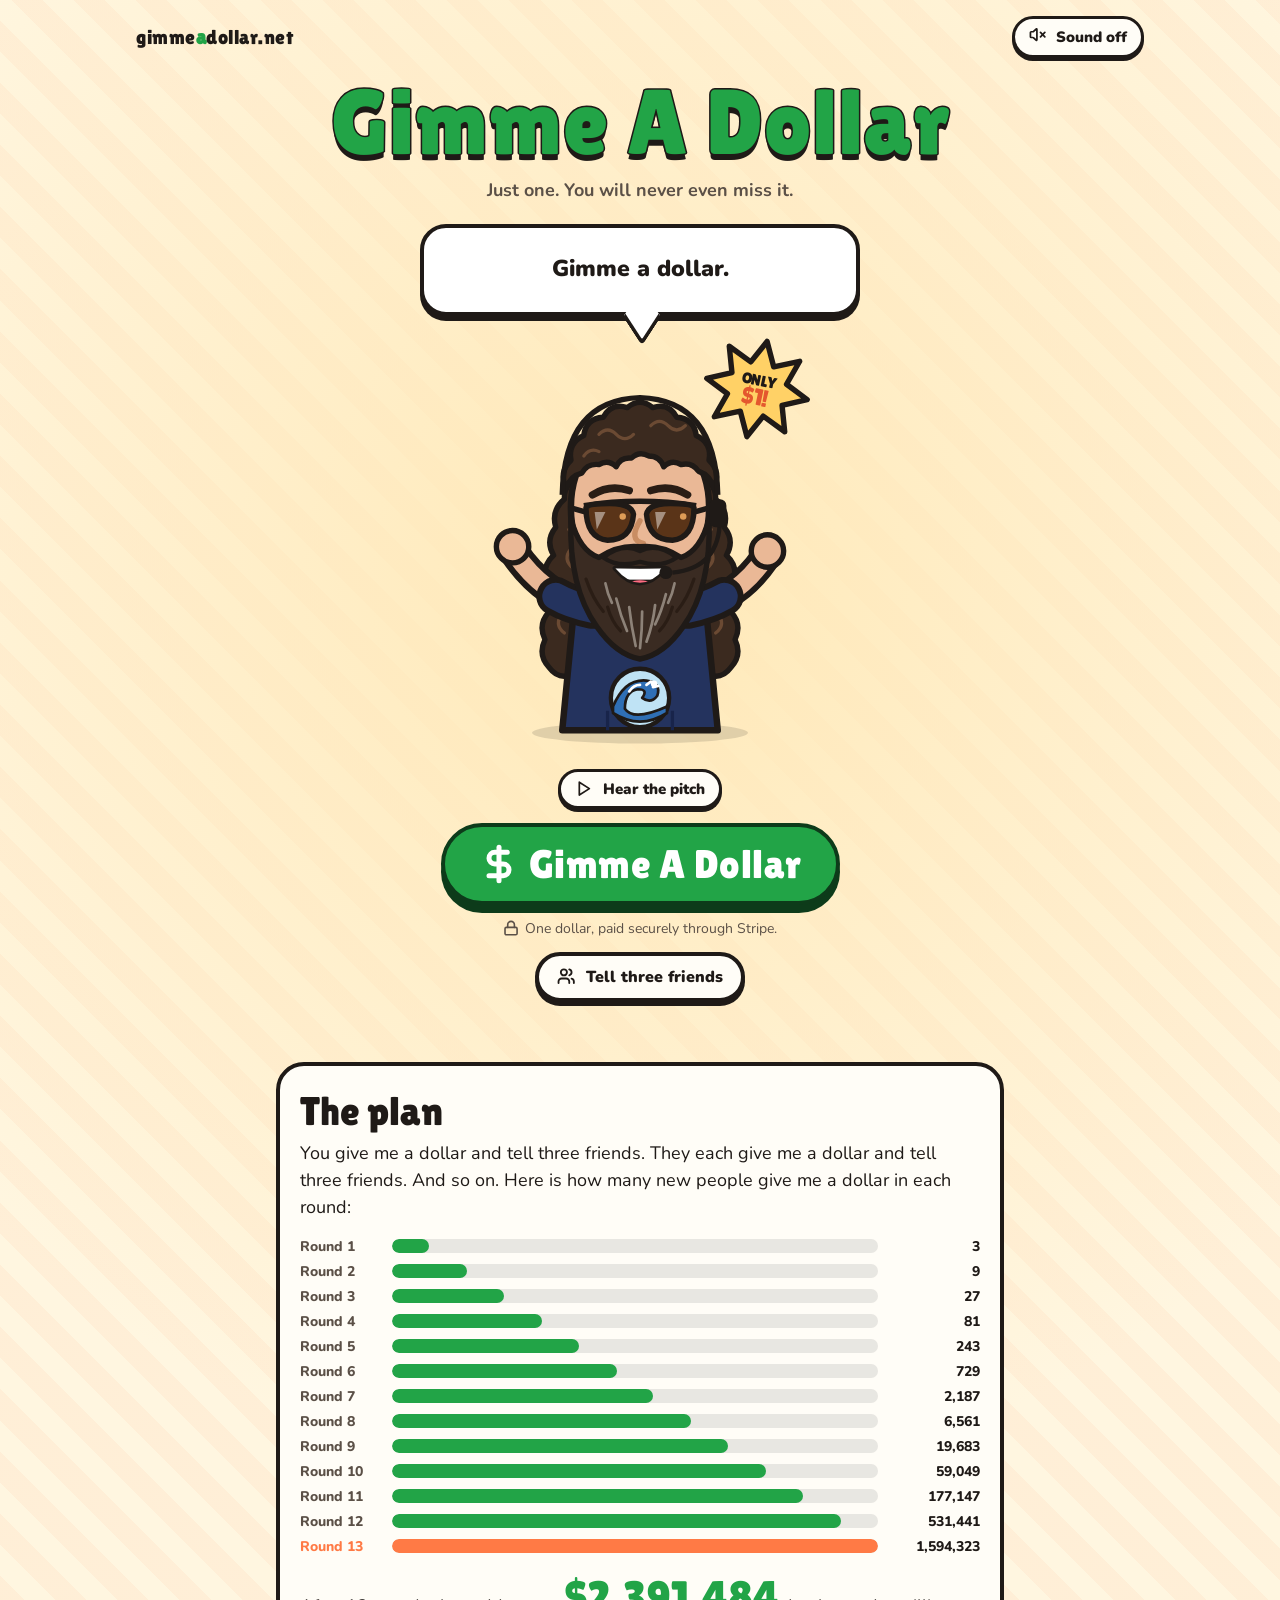
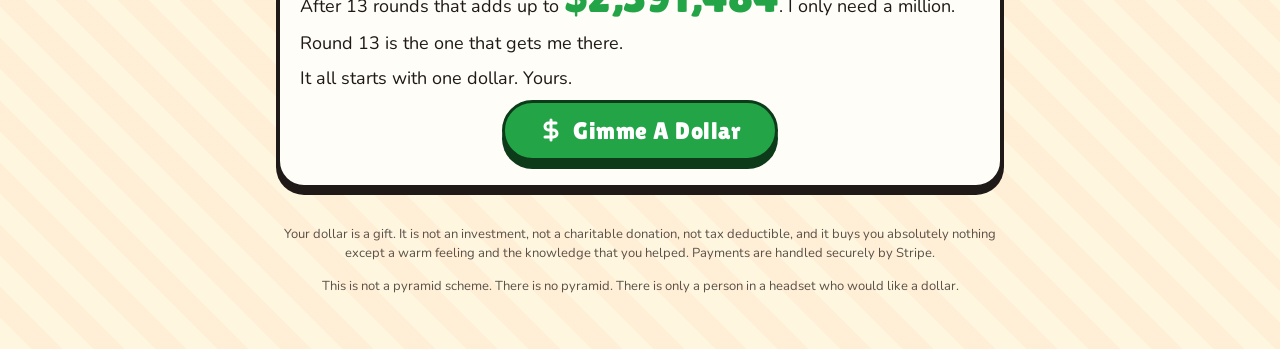
==== index.html @ 724afcc0 "Add Gimme A Dollar site with Stripe payment link Co-Authored-By: Claude Opus 5.5 (1M context) <norep" ====
<!doctype html>
<html lang="en">
<head>
<meta charset="utf-8">
<meta name="viewport" content="width=device-width, initial-scale=1">
<title>Gimme A Dollar</title>
<meta name="description" content="A late-night infomercial that will not stop asking for one dollar. Give it one. Then tell three friends.">
<meta property="og:title" content="Gimme A Dollar">
<meta property="og:description" content="A late-night infomercial that will not stop asking for one dollar. Give it one. Then tell three friends.">
<meta property="og:image" content="https://gimmeadollar.net/assets/og.png">
<meta property="og:url" content="https://gimmeadollar.net/">
<meta name="twitter:card" content="summary_large_image">
<meta name="theme-color" content="#22a447">
<link rel="icon" href="assets/favicon.svg" type="image/svg+xml">
<link rel="preconnect" href="https://fonts.googleapis.com">
<link rel="preconnect" href="https://fonts.gstatic.com" crossorigin>
<link href="https://fonts.googleapis.com/css2?family=Lilita+One&family=Nunito:wght@600;700;800;900&display=swap" rel="stylesheet">
<link rel="stylesheet" href="assets/styles.css">
</head>
<body data-page="home">

<header class="top">
  <a class="logo" href="./">gimme<b>a</b>dollar.net</a>
  <button class="btn small" id="sound" aria-pressed="false" type="button">
    <span class="on"><svg class="i" viewBox="0 0 24 24" aria-hidden="true"><path d="M11 4.702a.705.705 0 0 0-1.203-.498L6.413 7.587A1.4 1.4 0 0 1 5.416 8H3a1 1 0 0 0-1 1v6a1 1 0 0 0 1 1h2.416a1.4 1.4 0 0 1 .997.413l3.383 3.384A.705.705 0 0 0 11 19.298z"/><path d="M16 9a5 5 0 0 1 0 6"/><path d="M19.364 18.364a9 9 0 0 0 0-12.728"/></svg></span><span class="off"><svg class="i" viewBox="0 0 24 24" aria-hidden="true"><path d="M11 4.702a.705.705 0 0 0-1.203-.498L6.413 7.587A1.4 1.4 0 0 1 5.416 8H3a1 1 0 0 0-1 1v6a1 1 0 0 0 1 1h2.416a1.4 1.4 0 0 1 .997.413l3.383 3.384A.705.705 0 0 0 11 19.298z"/><line x1="22" x2="16" y1="9" y2="15"/><line x1="16" x2="22" y1="9" y2="15"/></svg></span><span class="lbl">Sound off</span>
  </button>
</header>
<main>
  <section class="hero">
    <h1>Gimme A Dollar</h1>
    <p class="sub">Just one. You will never even miss it.</p>
    <div class="stage">
      <div class="bubble"><span id="bubble-text" aria-live="polite">Gimme a dollar.</span></div>
      <div id="buddy"></div>
    </div>
    <div class="cta">
      <button class="btn small start" id="start" type="button"><svg class="i" viewBox="0 0 24 24" aria-hidden="true"><polygon points="6 3 20 12 6 21 6 3"/></svg><span>Hear the pitch</span></button>
      <a class="btn pay" href="#" data-pay><svg class="i" viewBox="0 0 24 24" aria-hidden="true"><line x1="12" x2="12" y1="2" y2="22"/><path d="M17 5H9.5a3.5 3.5 0 0 0 0 7h5a3.5 3.5 0 0 1 0 7H6"/></svg><span>Gimme A Dollar</span></a>
      <p class="fine"><svg class="i" viewBox="0 0 24 24" aria-hidden="true"><rect width="18" height="11" x="3" y="11" rx="2" ry="2"/><path d="M7 11V7a5 5 0 0 1 10 0v4"/></svg><span>One dollar, paid securely through Stripe.</span></p>
      <button class="btn" type="button" data-open="share"><svg class="i" viewBox="0 0 24 24" aria-hidden="true"><path d="M16 21v-2a4 4 0 0 0-4-4H6a4 4 0 0 0-4 4v2"/><circle cx="9" cy="7" r="4"/><path d="M22 21v-2a4 4 0 0 0-3-3.87"/><path d="M16 3.13a4 4 0 0 1 0 7.75"/></svg><span>Tell three friends</span></button>
    </div>
  </section>

  <section class="section">
    <div class="card">
      <h2>The plan</h2>
      <p>You give me a dollar and tell three friends. They each give me a dollar and tell three friends. And so on. Here is how many new people give me a dollar in each round:</p>
      <ol class="ladder" id="ladder"></ol>
      <p>After 13 rounds that adds up to <span class="big-total" id="ladder-total">$2,391,484</span>. I only need a million. Round 13 is the one that gets me there.</p>
      <p>It all starts with one dollar. Yours.</p>
      <div class="row"><a class="btn pay small" href="#" data-pay style="font-size:24px"><svg class="i" viewBox="0 0 24 24" aria-hidden="true"><line x1="12" x2="12" y1="2" y2="22"/><path d="M17 5H9.5a3.5 3.5 0 0 0 0 7h5a3.5 3.5 0 0 1 0 7H6"/></svg><span>Gimme A Dollar</span></a></div>
    </div>
  </section>
</main>

<dialog id="dlg-share" aria-labelledby="share-title">
  <button class="btn x" type="button" data-close aria-label="Close"><svg class="i" viewBox="0 0 24 24" aria-hidden="true"><path d="M18 6 6 18"/><path d="m6 6 12 12"/></svg></button>
  <div class="share">
    <h2 id="share-title">Tell three friends</h2>
    <p>Not two. Not four. Three. That is how the math works.</p>
    <div class="friends" aria-label="Friends told">
      <div class="friend"><span>1</span><svg class="i" viewBox="0 0 24 24" aria-hidden="true"><path d="M20 6 9 17l-5-5"/></svg></div>
      <div class="friend"><span>2</span><svg class="i" viewBox="0 0 24 24" aria-hidden="true"><path d="M20 6 9 17l-5-5"/></svg></div>
      <div class="friend"><span>3</span><svg class="i" viewBox="0 0 24 24" aria-hidden="true"><path d="M20 6 9 17l-5-5"/></svg></div>
    </div>
    <p class="friends-note" aria-live="polite">3 to go.</p>
    <div class="row">
      <button class="btn" type="button" data-share="native"><svg class="i" viewBox="0 0 24 24" aria-hidden="true"><circle cx="18" cy="5" r="3"/><circle cx="6" cy="12" r="3"/><circle cx="18" cy="19" r="3"/><line x1="8.59" x2="15.42" y1="13.51" y2="17.49"/><line x1="15.41" x2="8.59" y1="6.51" y2="10.49"/></svg><span class="lbl">Share</span></button>
      <button class="btn" type="button" data-share="sms"><svg class="i" viewBox="0 0 24 24" aria-hidden="true"><path d="M7.9 20A9 9 0 1 0 4 16.1L2 22Z"/></svg><span class="lbl">Text</span></button>
      <button class="btn" type="button" data-share="email"><svg class="i" viewBox="0 0 24 24" aria-hidden="true"><rect width="20" height="16" x="2" y="4" rx="2"/><path d="m22 7-8.97 5.7a1.94 1.94 0 0 1-2.06 0L2 7"/></svg><span class="lbl">Email</span></button>
      <button class="btn" type="button" data-share="copy"><svg class="i" viewBox="0 0 24 24" aria-hidden="true"><path d="M10 13a5 5 0 0 0 7.54.54l3-3a5 5 0 0 0-7.07-7.07l-1.72 1.71"/><path d="M14 11a5 5 0 0 0-7.54-.54l-3 3a5 5 0 0 0 7.07 7.07l1.71-1.71"/></svg><span class="lbl">Copy link</span></button>
    </div>
  </div>
</dialog>

<dialog id="dlg-soon" aria-labelledby="soon-title">
  <button class="btn x" type="button" data-close aria-label="Close"><svg class="i" viewBox="0 0 24 24" aria-hidden="true"><path d="M18 6 6 18"/><path d="m6 6 12 12"/></svg></button>
  <h2 id="soon-title">Almost!</h2>
  <p>The dollar slot opens any minute now. Operators are standing by. In the meantime, tell three friends so they are ready too.</p>
  <div class="row"><button class="btn" type="button" data-close data-open="share"><svg class="i" viewBox="0 0 24 24" aria-hidden="true"><path d="M16 21v-2a4 4 0 0 0-4-4H6a4 4 0 0 0-4 4v2"/><circle cx="9" cy="7" r="4"/><path d="M22 21v-2a4 4 0 0 0-3-3.87"/><path d="M16 3.13a4 4 0 0 1 0 7.75"/></svg><span>Tell three friends</span></button></div>
</dialog>

<footer>
  <p>Your dollar is a gift. It is not an investment, not a charitable donation, not tax deductible, and it buys you absolutely nothing except a warm feeling and the knowledge that you helped. Payments are handled securely by Stripe.</p>
  <p>This is not a pyramid scheme. There is no pyramid. There is only a person in a headset who would like a dollar.</p>
</footer>

<script src="assets/config.js"></script>
<script src="assets/script.js"></script>
<script src="assets/buddy.js"></script>
<script src="assets/app.js"></script>
</body>
</html>
---- assets/styles.css ----
:root {
  --bg: #fff6e0;
  --bg-2: #ffe9b8;
  --ink: #1f1a17;
  --ink-soft: #5b5047;
  --card: #fffdf7;
  --green: #22a447;
  --green-dark: #167a33;
  --green-ink: #0d3b1a;
  --orange: #ff7a45;
  --line: #1f1a17;
  --bubble: #ffffff;
  --shadow: 0 6px 0 var(--line);
}
@media (prefers-color-scheme: dark) {
  :root:not([data-theme="light"]) {
    --bg: #1b1712; --bg-2: #2a2117; --ink: #fff3dc; --ink-soft: #cdbfa9;
    --card: #241e17; --bubble: #fffdf7; --line: #000;
  }
}
:root[data-theme="dark"] {
  --bg: #1b1712; --bg-2: #2a2117; --ink: #fff3dc; --ink-soft: #cdbfa9;
  --card: #241e17; --bubble: #fffdf7; --line: #000;
}

* { box-sizing: border-box; }
html { -webkit-text-size-adjust: 100%; }
body {
  margin: 0;
  font-family: "Nunito", system-ui, -apple-system, "Segoe UI", sans-serif;
  color: var(--ink);
  background:
    radial-gradient(circle at 50% 30%, var(--bg-2) 0, transparent 60%),
    repeating-linear-gradient(45deg, transparent 0 22px, rgba(255,122,69,.06) 22px 44px),
    var(--bg);
  min-height: 100vh;
  overflow-x: hidden;
}
svg.i { width: 1.15em; height: 1.15em; flex: none; fill: none; stroke: currentColor; stroke-width: 2.4; stroke-linecap: round; stroke-linejoin: round; }

.top {
  display: flex; align-items: center; justify-content: space-between;
  max-width: 1040px; margin: 0 auto; padding: 16px;
}
.logo { font-family: "Lilita One", "Nunito", sans-serif; font-size: 20px; color: var(--ink); text-decoration: none; letter-spacing: .5px; }
.logo b { color: var(--green); }

.btn {
  display: inline-flex; align-items: center; justify-content: center; gap: 10px;
  font: inherit; font-weight: 900; cursor: pointer; text-decoration: none;
  border: 4px solid var(--line); border-radius: 999px;
  padding: 10px 18px; color: var(--ink); background: var(--card);
  box-shadow: 0 4px 0 var(--line);
  transition: transform .08s ease, box-shadow .08s ease;
}
.btn:hover { transform: translateY(-2px); box-shadow: 0 6px 0 var(--line); }
.btn:active { transform: translateY(3px); box-shadow: 0 1px 0 var(--line); }
.btn:focus-visible { outline: 4px solid var(--orange); outline-offset: 3px; }
.btn.small { padding: 7px 14px; font-size: 15px; border-width: 3px; box-shadow: 0 3px 0 var(--line); }
.btn.pay {
  font-family: "Lilita One", "Nunito", sans-serif; font-weight: 400;
  font-size: clamp(26px, 6vw, 40px); letter-spacing: .5px;
  padding: 14px 34px; color: #fff; background: var(--green);
  box-shadow: 0 8px 0 var(--green-ink); border-color: var(--green-ink);
  animation: nudge 3.2s ease-in-out infinite;
}
.btn.pay:hover { background: #26b84f; box-shadow: 0 10px 0 var(--green-ink); animation-play-state: paused; }
.btn.pay:active { box-shadow: 0 2px 0 var(--green-ink); }
.btn.pay svg.i { width: 1em; height: 1em; stroke-width: 3; }
@keyframes nudge {
  0%, 82%, 100% { transform: rotate(0) scale(1); }
  86% { transform: rotate(-3deg) scale(1.04); }
  90% { transform: rotate(3deg) scale(1.04); }
  94% { transform: rotate(-2deg) scale(1.02); }
}
#sound[aria-pressed="true"] .off, #sound[aria-pressed="false"] .on { display: none; }

.hero {
  max-width: 1040px; margin: 0 auto; padding: 0 16px 32px;
  display: grid; grid-template-columns: 1fr; justify-items: center; text-align: center;
}
h1 {
  font-family: "Lilita One", "Nunito", sans-serif; font-weight: 400;
  font-size: clamp(44px, 11vw, 92px); line-height: .95; margin: 4px 0 6px;
  color: var(--green); -webkit-text-stroke: 3px var(--line); paint-order: stroke fill;
  text-shadow: 0 6px 0 var(--line); letter-spacing: 1px;
}
.sub { margin: 6px 0 0; font-size: 18px; color: var(--ink-soft); font-weight: 700; }

.stage { position: relative; width: min(100%, 520px); margin-top: 8px; }
.bubble {
  position: relative; z-index: 2; margin: 14px auto 0; max-width: 440px; min-height: 92px;
  display: flex; align-items: center; justify-content: center;
  background: var(--bubble); color: #1f1a17; border: 4px solid #1f1a17; border-radius: 26px;
  padding: 14px 20px; font-size: clamp(18px, 4.4vw, 23px); font-weight: 900; line-height: 1.25;
  box-shadow: 0 5px 0 #1f1a17;
}
.bubble::after {
  content: ""; position: absolute; left: 50%; bottom: -22px; width: 30px; height: 30px; margin-left: -15px;
  background: var(--bubble); border-right: 4px solid #1f1a17; border-bottom: 4px solid #1f1a17;
  transform: rotate(45deg) skew(12deg, 12deg); border-bottom-right-radius: 6px;
}
.bubble.pop { animation: pop .28s cubic-bezier(.3,1.6,.5,1); }
@keyframes pop { from { transform: scale(.9); } to { transform: scale(1); } }

#buddy { width: min(78vw, 360px); margin: 10px auto 0; }
#buddy svg { display: block; width: 100%; height: auto; overflow: visible; }
#buddy :is(.gad-buddy, .gad-shadow, .gad-eyes, .gad-brows, .gad-brow-l, .gad-brow-r, .gad-arm-left, .gad-arm-right, .gad-hat, .gad-bill) { transform-box: fill-box; }
.gad-buddy { transform-origin: 50% 100%; animation: bob 1.6s ease-in-out infinite; }
#buddy.is-talking .gad-buddy { animation-duration: .9s; }
@keyframes bob { 0%,100% { transform: translateY(0) scale(1,1); } 50% { transform: translateY(-8px) scale(1.01,.99); } }
.gad-shadow { transform-origin: 50% 50%; animation: shadow 1.6s ease-in-out infinite; }
@keyframes shadow { 50% { transform: scaleX(.9); opacity: .08; } }
.gad-eyes { transform-origin: 50% 50%; transition: transform .07s; }
#buddy.is-blinking .gad-eyes { transform: scaleY(.08); }
.gad-brow-l, .gad-brow-r { transition: transform .25s cubic-bezier(.3,1.6,.5,1); }
.gad-brow-l { transform-origin: 100% 100%; }
.gad-brow-r { transform-origin: 0% 100%; }
#buddy.is-talking .gad-brows { animation: brows 1.4s ease-in-out infinite; }
@keyframes brows { 50% { transform: translateY(-5px); } }
#buddy[data-mood="excited"] .gad-brow-l { transform: translateY(-12px) rotate(-8deg); }
#buddy[data-mood="excited"] .gad-brow-r { transform: translateY(-12px) rotate(8deg); }
#buddy[data-mood="excited"] .gad-buddy { animation: hop .45s ease-in-out infinite; }
@keyframes hop { 50% { transform: translateY(-18px); } }
.gad-arm-left { transform-origin: 90% 90%; animation: plead 2.4s ease-in-out infinite; }
@keyframes plead { 0%,100% { transform: rotate(0); } 50% { transform: rotate(14deg); } }
.gad-arm-right { transform-origin: 0% 60%; animation: rattle 4s ease-in-out infinite; }
@keyframes rattle {
  0%, 70%, 100% { transform: rotate(0); }
  74% { transform: rotate(-9deg); } 78% { transform: rotate(7deg); }
  82% { transform: rotate(-7deg); } 86% { transform: rotate(5deg); } 90% { transform: rotate(0); }
}
.gad-hat { transform-origin: 50% 100%; animation: hat 1.6s ease-in-out infinite; }
@keyframes hat { 50% { transform: rotate(-2deg) translateY(-2px); } }
.gad-bill { transform-origin: 50% 100%; animation: wave 1s ease-in-out infinite; }
@keyframes wave { 50% { transform: rotate(6deg); } }

.cta { display: grid; gap: 14px; justify-items: center; margin-top: 18px; }
.fine { font-size: 14px; color: var(--ink-soft); margin: 0; display: inline-flex; gap: 6px; align-items: center; }
.row { display: flex; flex-wrap: wrap; gap: 10px; justify-content: center; }
.start { margin-top: 2px; }

.card {
  background: var(--card); border: 4px solid var(--line); border-radius: 28px;
  box-shadow: var(--shadow); padding: 24px 20px;
}
.section { max-width: 760px; margin: 28px auto; padding: 0 16px; }
.section h2 { font-family: "Lilita One", "Nunito", sans-serif; font-weight: 400; font-size: clamp(28px, 6vw, 40px); margin: 0 0 8px; line-height: 1.05; }
.section p { font-size: 18px; line-height: 1.5; margin: 8px 0; }

.ladder { list-style: none; padding: 0; margin: 16px 0 6px; display: grid; gap: 6px; }
.ladder li { display: grid; grid-template-columns: 82px 1fr 92px; gap: 10px; align-items: center; font-weight: 800; font-size: 14px; }
.ladder .r { color: var(--ink-soft); }
.ladder .n { text-align: right; font-variant-numeric: tabular-nums; }
.ladder .bar { height: 14px; border-radius: 99px; background: rgba(127,127,127,.18); overflow: hidden; }
.ladder .bar i { display: block; height: 100%; background: var(--green); border-radius: 99px; }
.ladder li.made-it .bar i { background: var(--orange); }
.ladder li.made-it .r { color: var(--orange); }
.big-total { font-family: "Lilita One", "Nunito", sans-serif; font-size: clamp(30px, 7vw, 44px); color: var(--green); }

.share h2 { display: flex; align-items: center; gap: 10px; }
.friends { display: flex; gap: 10px; justify-content: center; margin: 14px 0 6px; }
.friend {
  width: 64px; height: 64px; border-radius: 50%; border: 4px dashed var(--ink-soft);
  display: grid; place-items: center; color: var(--ink-soft); font-weight: 900;
}
.friend svg.i { display: none; width: 30px; height: 30px; stroke-width: 3.2; }
.friend.done { border-style: solid; border-color: var(--line); background: var(--green); color: #fff; }
.friend.done svg.i { display: block; }
.friend.done span { display: none; }
.friends-note { text-align: center; font-weight: 800; color: var(--ink-soft); margin: 4px 0 14px; }

dialog {
  border: 4px solid var(--line); border-radius: 28px; padding: 22px 20px; max-width: min(92vw, 460px);
  background: var(--card); color: var(--ink); box-shadow: var(--shadow); text-align: center;
}
dialog::backdrop { background: rgba(20, 15, 10, .55); }
dialog h2 { font-family: "Lilita One", "Nunito", sans-serif; font-weight: 400; font-size: 32px; margin: 0 0 6px; }
dialog p { font-size: 17px; line-height: 1.45; }
.x { position: absolute; top: 10px; right: 10px; padding: 6px; border-width: 3px; box-shadow: none; }

footer { max-width: 760px; margin: 36px auto 0; padding: 0 16px 40px; text-align: center; color: var(--ink-soft); font-size: 13px; line-height: 1.5; }
footer a { color: inherit; }

@media (min-width: 900px) {
  .hero.split { grid-template-columns: 1.05fr .95fr; align-items: center; text-align: left; gap: 24px; }
  .hero.split .copy { justify-self: start; }
  .hero.split .cta { justify-items: start; }
  .hero.split .row { justify-content: flex-start; }
}
@media (prefers-reduced-motion: reduce) {
  *, *::before, *::after { animation: none !important; transition: none !important; }
}
[hidden] { display: none !important; }
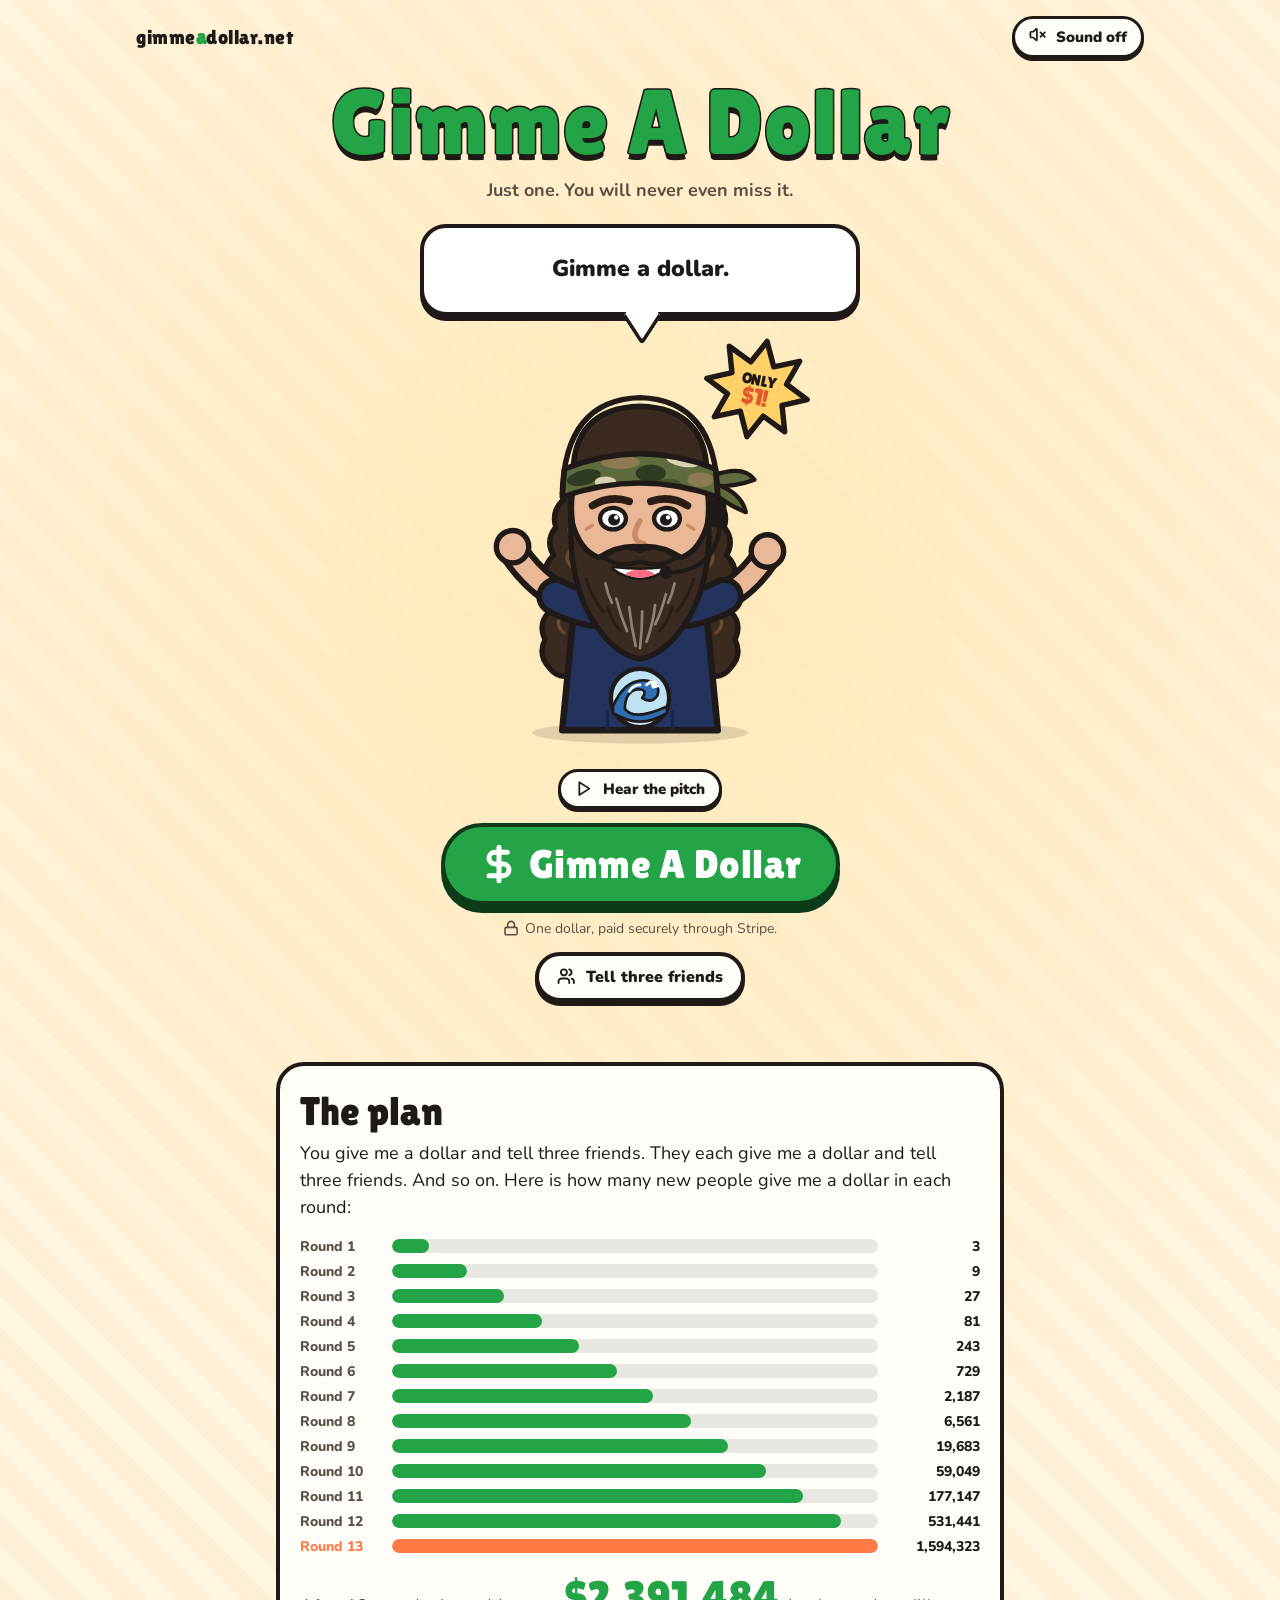
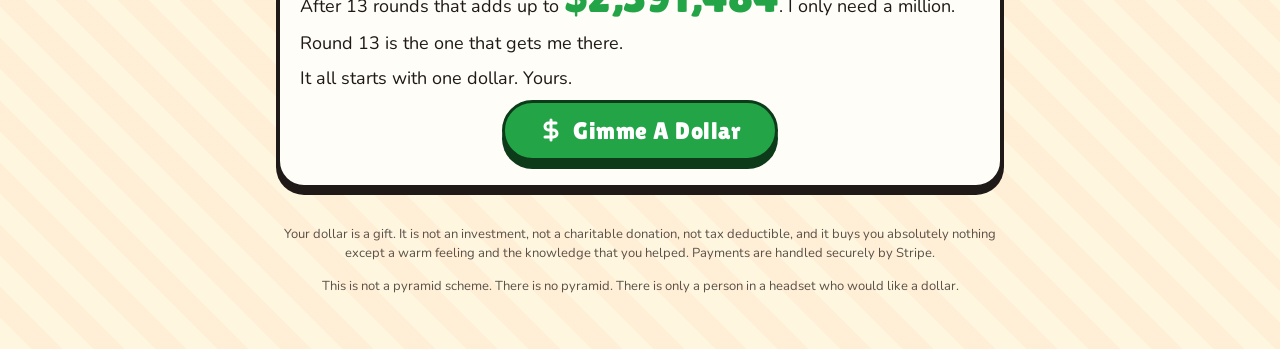
==== commit bc4ba84f: "Add the millionaire meter: live dollars-given total from Stripe webhooks A Worker now runs for /api/" ====
--- a/index.html
+++ b/index.html
@@ -38,6 +38,11 @@
       <a class="btn pay" href="#" data-pay><svg class="i" viewBox="0 0 24 24" aria-hidden="true"><line x1="12" x2="12" y1="2" y2="22"/><path d="M17 5H9.5a3.5 3.5 0 0 0 0 7h5a3.5 3.5 0 0 1 0 7H6"/></svg><span>Gimme A Dollar</span></a>
       <p class="fine"><svg class="i" viewBox="0 0 24 24" aria-hidden="true"><rect width="18" height="11" x="3" y="11" rx="2" ry="2"/><path d="M7 11V7a5 5 0 0 1 10 0v4"/></svg><span>One dollar, paid securely through Stripe.</span></p>
       <button class="btn" type="button" data-open="share"><svg class="i" viewBox="0 0 24 24" aria-hidden="true"><path d="M16 21v-2a4 4 0 0 0-4-4H6a4 4 0 0 0-4 4v2"/><circle cx="9" cy="7" r="4"/><path d="M22 21v-2a4 4 0 0 0-3-3.87"/><path d="M16 3.13a4 4 0 0 1 0 7.75"/></svg><span>Tell three friends</span></button>
+    </div>
+    <div class="meter" id="meter" hidden>
+      <div class="meter-head"><span class="meter-title">Millionaire Meter</span><span class="meter-goal">Goal: $1,000,000</span></div>
+      <div class="meter-bar" id="meter-bar" role="progressbar" aria-label="Dollars given toward one million" aria-valuemin="0" aria-valuemax="1000000" aria-valuenow="0"><i></i></div>
+      <p class="meter-count" aria-live="polite"><b id="meter-dollars">$0</b> <span id="meter-note">given so far</span></p>
     </div>
   </section>
 
--- a/assets/styles.css
+++ b/assets/styles.css
@@ -158,6 +158,19 @@
 .ladder li.made-it .r { color: var(--orange); }
 .big-total { font-family: "Lilita One", "Nunito", sans-serif; font-size: clamp(30px, 7vw, 44px); color: var(--green); }
 
+.meter {
+  width: min(100%, 460px); margin: 22px auto 0; text-align: left;
+  background: var(--card); border: 4px solid var(--line); border-radius: 22px;
+  box-shadow: 0 4px 0 var(--line); padding: 14px 16px 12px;
+}
+.meter-head { display: flex; justify-content: space-between; align-items: baseline; gap: 10px; flex-wrap: wrap; }
+.meter-title { font-family: "Lilita One", "Nunito", sans-serif; font-size: 22px; letter-spacing: .3px; }
+.meter-goal { font-size: 14px; font-weight: 800; color: var(--ink-soft); }
+.meter-bar { height: 22px; margin: 10px 0 8px; border: 3px solid var(--line); border-radius: 99px; background: rgba(127,127,127,.18); overflow: hidden; }
+.meter-bar i { display: block; height: 100%; width: 0; background: repeating-linear-gradient(45deg, var(--green) 0 12px, var(--green-dark) 12px 24px); border-radius: 99px; transition: width 1.2s ease-out; }
+.meter-count { margin: 0; font-size: 16px; font-weight: 800; color: var(--ink-soft); }
+.meter-count b { font-family: "Lilita One", "Nunito", sans-serif; font-weight: 400; font-size: 30px; color: var(--green); font-variant-numeric: tabular-nums; }
+
 .share h2 { display: flex; align-items: center; gap: 10px; }
 .friends { display: flex; gap: 10px; justify-content: center; margin: 14px 0 6px; }
 .friend {
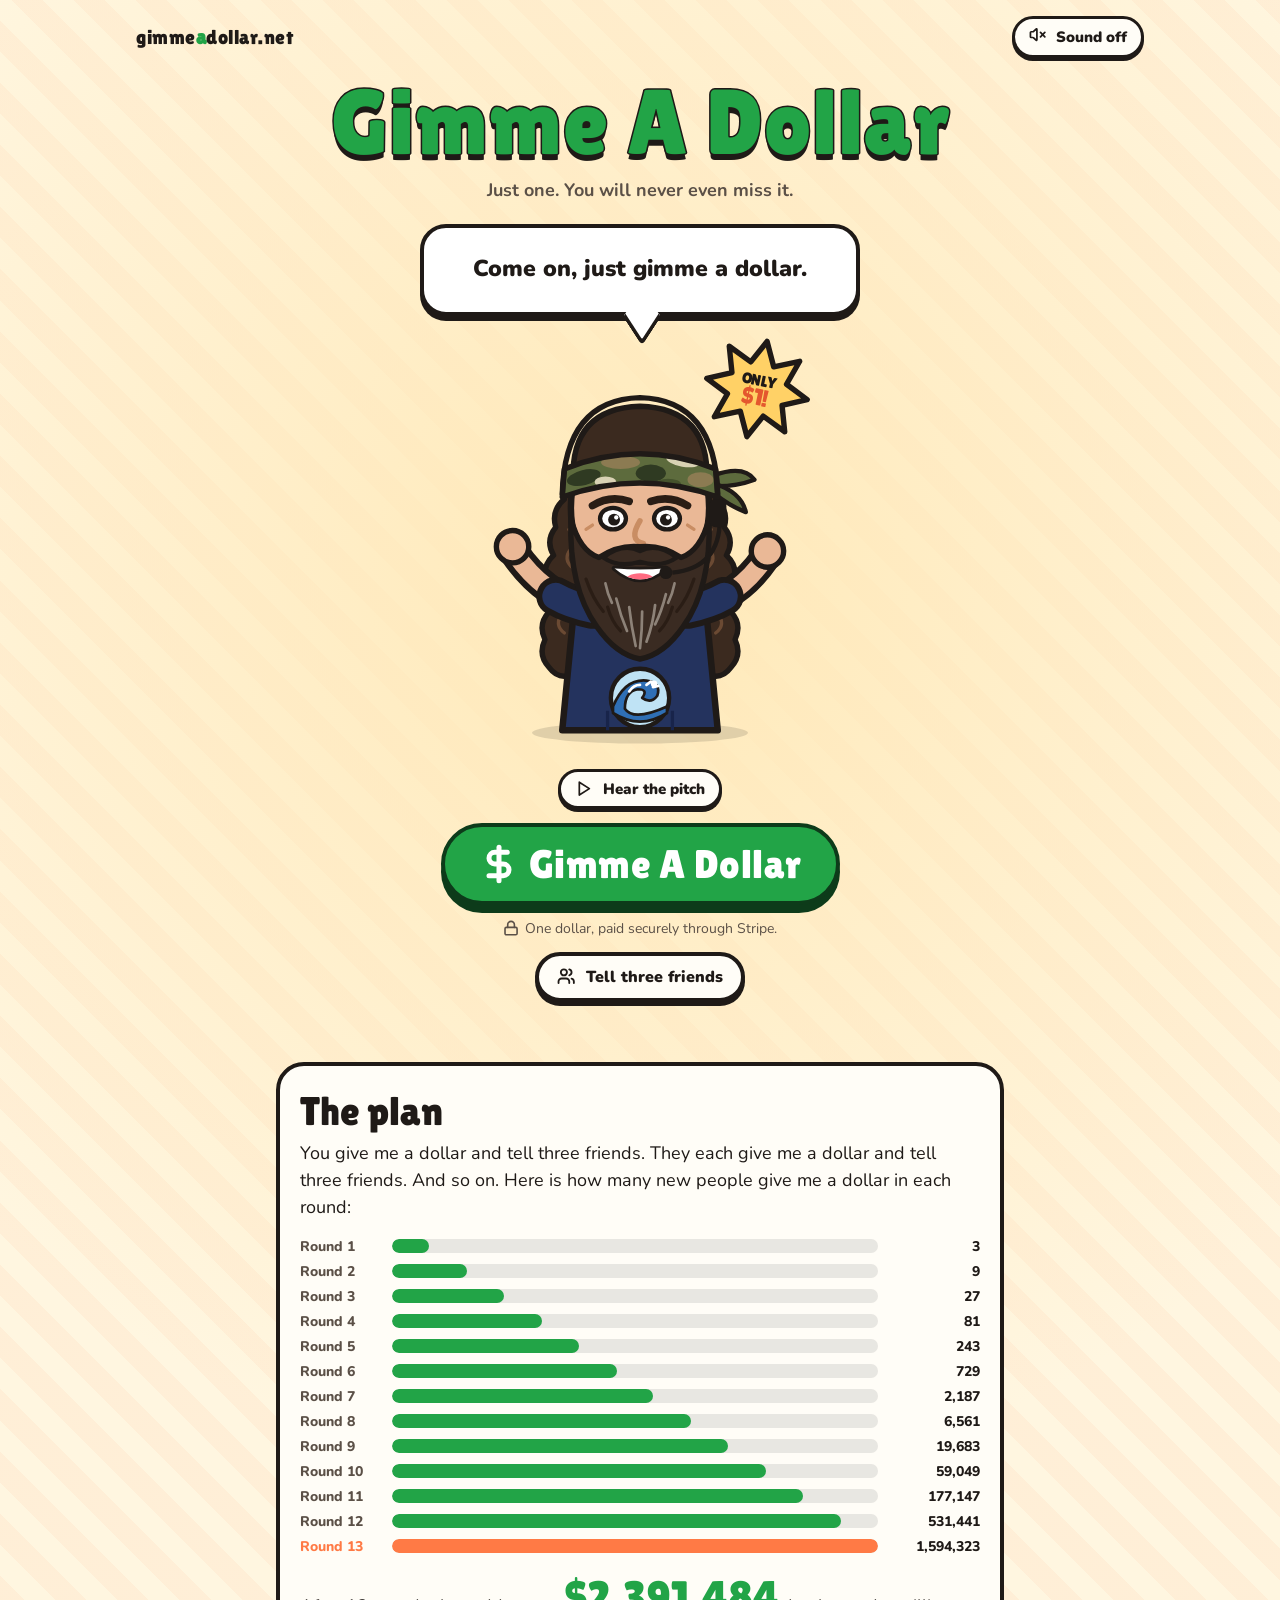
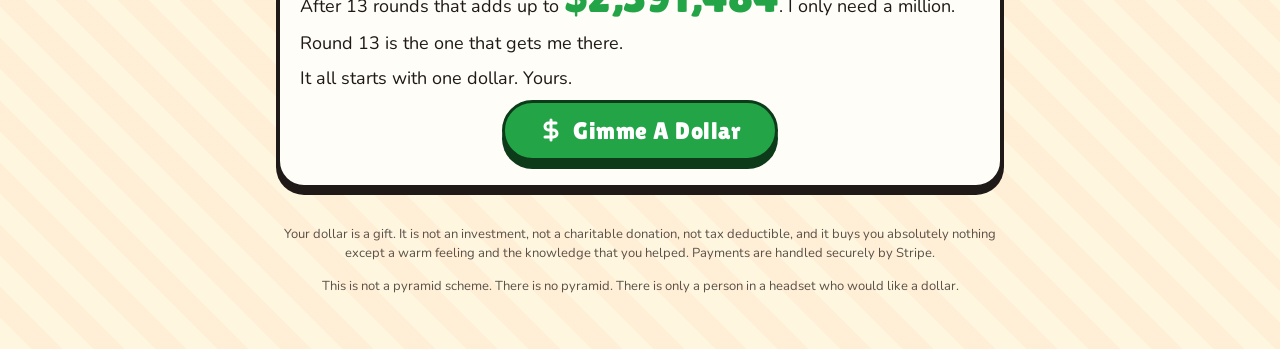
==== commit d900fa37: "Drop the infomercial framing: he's just a silly guy who wants a dollar Co-Authored-By: Claude Opus 5" ====
--- a/index.html
+++ b/index.html
@@ -4,9 +4,9 @@
 <meta charset="utf-8">
 <meta name="viewport" content="width=device-width, initial-scale=1">
 <title>Gimme A Dollar</title>
-<meta name="description" content="A late-night infomercial that will not stop asking for one dollar. Give it one. Then tell three friends.">
+<meta name="description" content="A silly guy who asks for a dollar and won't stop until you give him one. Then tell three friends.">
 <meta property="og:title" content="Gimme A Dollar">
-<meta property="og:description" content="A late-night infomercial that will not stop asking for one dollar. Give it one. Then tell three friends.">
+<meta property="og:description" content="A silly guy who asks for a dollar and won't stop until you give him one. Then tell three friends.">
 <meta property="og:image" content="https://gimmeadollar.net/assets/og.png">
 <meta property="og:url" content="https://gimmeadollar.net/">
 <meta name="twitter:card" content="summary_large_image">
@@ -81,7 +81,7 @@
 <dialog id="dlg-soon" aria-labelledby="soon-title">
   <button class="btn x" type="button" data-close aria-label="Close"><svg class="i" viewBox="0 0 24 24" aria-hidden="true"><path d="M18 6 6 18"/><path d="m6 6 12 12"/></svg></button>
   <h2 id="soon-title">Almost!</h2>
-  <p>The dollar slot opens any minute now. Operators are standing by. In the meantime, tell three friends so they are ready too.</p>
+  <p>The dollar slot opens any minute now. I will be right here. In the meantime, tell three friends so they are ready too.</p>
   <div class="row"><button class="btn" type="button" data-close data-open="share"><svg class="i" viewBox="0 0 24 24" aria-hidden="true"><path d="M16 21v-2a4 4 0 0 0-4-4H6a4 4 0 0 0-4 4v2"/><circle cx="9" cy="7" r="4"/><path d="M22 21v-2a4 4 0 0 0-3-3.87"/><path d="M16 3.13a4 4 0 0 1 0 7.75"/></svg><span>Tell three friends</span></button></div>
 </dialog>
 
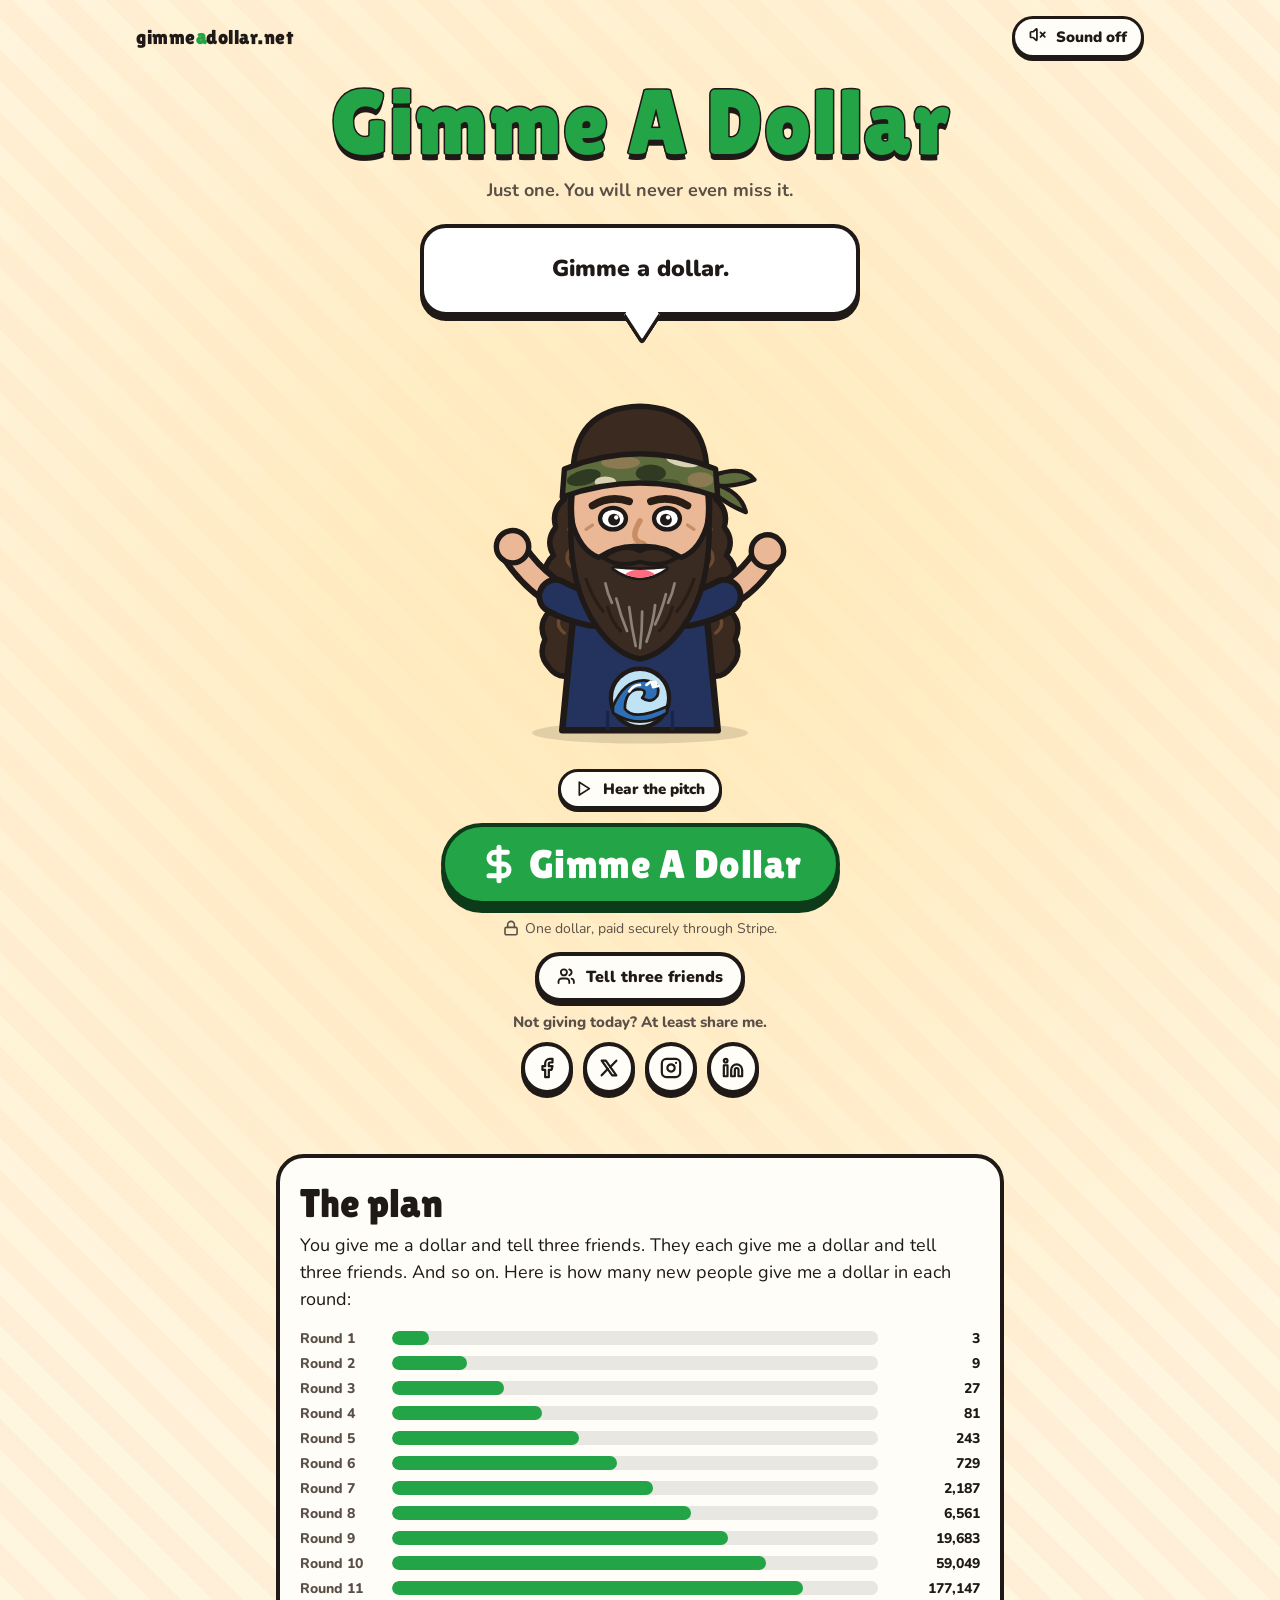
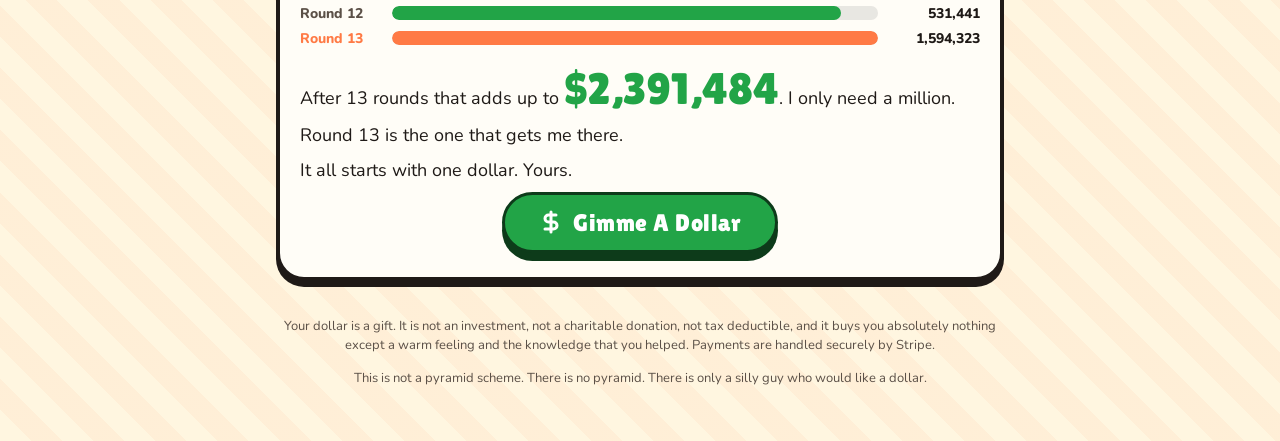
==== commit a377d521: "Add social share buttons and a Notify Me signup Facebook, X, Instagram and LinkedIn buttons on the h" ====
--- a/index.html
+++ b/index.html
@@ -39,10 +39,21 @@
       <p class="fine"><svg class="i" viewBox="0 0 24 24" aria-hidden="true"><rect width="18" height="11" x="3" y="11" rx="2" ry="2"/><path d="M7 11V7a5 5 0 0 1 10 0v4"/></svg><span>One dollar, paid securely through Stripe.</span></p>
       <button class="btn" type="button" data-open="share"><svg class="i" viewBox="0 0 24 24" aria-hidden="true"><path d="M16 21v-2a4 4 0 0 0-4-4H6a4 4 0 0 0-4 4v2"/><circle cx="9" cy="7" r="4"/><path d="M22 21v-2a4 4 0 0 0-3-3.87"/><path d="M16 3.13a4 4 0 0 1 0 7.75"/></svg><span>Tell three friends</span></button>
     </div>
+    <div class="socials">
+      <p class="socials-lbl">Not giving today? At least share me.</p>
+      <div class="row">
+        <button class="btn icon" type="button" data-share="facebook" aria-label="Share on Facebook"><svg class="i" viewBox="0 0 24 24" aria-hidden="true"><path d="M18 2h-3a5 5 0 0 0-5 5v3H7v4h3v8h4v-8h3l1-4h-4V7a1 1 0 0 1 1-1h3z"/></svg></button>
+        <button class="btn icon" type="button" data-share="x" aria-label="Share on X"><svg class="i" viewBox="0 0 24 24" aria-hidden="true"><path d="M4 4h4.5L20 20h-4.5z"/><path d="M4 20l6.6-7M20 4l-6.6 7"/></svg></button>
+        <button class="btn icon" type="button" data-share="instagram" aria-label="Share on Instagram"><svg class="i" viewBox="0 0 24 24" aria-hidden="true"><rect width="20" height="20" x="2" y="2" rx="5" ry="5"/><path d="M16 11.37A4 4 0 1 1 12.63 8 4 4 0 0 1 16 11.37z"/><line x1="17.5" x2="17.51" y1="6.5" y2="6.5"/></svg></button>
+        <button class="btn icon" type="button" data-share="linkedin" aria-label="Share on LinkedIn"><svg class="i" viewBox="0 0 24 24" aria-hidden="true"><path d="M16 8a6 6 0 0 1 6 6v7h-4v-7a2 2 0 0 0-2-2 2 2 0 0 0-2 2v7h-4v-7a6 6 0 0 1 6-6z"/><rect width="4" height="12" x="2" y="9"/><circle cx="4" cy="4" r="2"/></svg></button>
+      </div>
+      <p class="socials-note" aria-live="polite"></p>
+    </div>
     <div class="meter" id="meter" hidden>
       <div class="meter-head"><span class="meter-title">Millionaire Meter</span><span class="meter-goal">Goal: $1,000,000</span></div>
       <div class="meter-bar" id="meter-bar" role="progressbar" aria-label="Dollars given toward one million" aria-valuemin="0" aria-valuemax="1000000" aria-valuenow="0"><i></i></div>
       <p class="meter-count" aria-live="polite"><b id="meter-dollars">$0</b> <span id="meter-note">given so far</span></p>
+      <button class="btn small notify-btn" type="button" data-open="notify"><svg class="i" viewBox="0 0 24 24" aria-hidden="true"><path d="M10.268 21a2 2 0 0 0 3.464 0"/><path d="M3.262 15.326A1 1 0 0 0 4 17h16a1 1 0 0 0 .74-1.673C19.41 13.956 18 12.499 18 8A6 6 0 0 0 6 8c0 4.499-1.411 5.956-2.738 7.326"/></svg><span>Notify me</span></button>
     </div>
   </section>
 
@@ -75,6 +86,39 @@
       <button class="btn" type="button" data-share="email"><svg class="i" viewBox="0 0 24 24" aria-hidden="true"><rect width="20" height="16" x="2" y="4" rx="2"/><path d="m22 7-8.97 5.7a1.94 1.94 0 0 1-2.06 0L2 7"/></svg><span class="lbl">Email</span></button>
       <button class="btn" type="button" data-share="copy"><svg class="i" viewBox="0 0 24 24" aria-hidden="true"><path d="M10 13a5 5 0 0 0 7.54.54l3-3a5 5 0 0 0-7.07-7.07l-1.72 1.71"/><path d="M14 11a5 5 0 0 0-7.54-.54l-3 3a5 5 0 0 0 7.07 7.07l1.71-1.71"/></svg><span class="lbl">Copy link</span></button>
     </div>
+    <div class="socials">
+      <p class="socials-lbl">Or post it</p>
+      <div class="row">
+        <button class="btn icon" type="button" data-share="facebook" aria-label="Share on Facebook"><svg class="i" viewBox="0 0 24 24" aria-hidden="true"><path d="M18 2h-3a5 5 0 0 0-5 5v3H7v4h3v8h4v-8h3l1-4h-4V7a1 1 0 0 1 1-1h3z"/></svg></button>
+        <button class="btn icon" type="button" data-share="x" aria-label="Share on X"><svg class="i" viewBox="0 0 24 24" aria-hidden="true"><path d="M4 4h4.5L20 20h-4.5z"/><path d="M4 20l6.6-7M20 4l-6.6 7"/></svg></button>
+        <button class="btn icon" type="button" data-share="instagram" aria-label="Share on Instagram"><svg class="i" viewBox="0 0 24 24" aria-hidden="true"><rect width="20" height="20" x="2" y="2" rx="5" ry="5"/><path d="M16 11.37A4 4 0 1 1 12.63 8 4 4 0 0 1 16 11.37z"/><line x1="17.5" x2="17.51" y1="6.5" y2="6.5"/></svg></button>
+        <button class="btn icon" type="button" data-share="linkedin" aria-label="Share on LinkedIn"><svg class="i" viewBox="0 0 24 24" aria-hidden="true"><path d="M16 8a6 6 0 0 1 6 6v7h-4v-7a2 2 0 0 0-2-2 2 2 0 0 0-2 2v7h-4v-7a6 6 0 0 1 6-6z"/><rect width="4" height="12" x="2" y="9"/><circle cx="4" cy="4" r="2"/></svg></button>
+      </div>
+      <p class="socials-note" aria-live="polite"></p>
+    </div>
+  </div>
+</dialog>
+
+<dialog id="dlg-notify" aria-labelledby="notify-title">
+  <button class="btn x" type="button" data-close aria-label="Close"><svg class="i" viewBox="0 0 24 24" aria-hidden="true"><path d="M18 6 6 18"/><path d="m6 6 12 12"/></svg></button>
+  <form class="notify" id="notify-form" novalidate>
+    <h2 id="notify-title">Not ready yet?</h2>
+    <p class="notify-deal">
+      <label for="notify-amount">Notify me when the Millionaire Meter reaches</label>
+      <span class="money-in"><span aria-hidden="true">$</span><input id="notify-amount" name="amount" type="text" inputmode="numeric" autocomplete="off" value="100" maxlength="9" required></span>
+      and I'll give you a dollar then.
+    </p>
+    <label class="sr" for="notify-email">Email address</label>
+    <input class="field" id="notify-email" name="email" type="email" autocomplete="email" placeholder="you@email.com" required maxlength="254">
+    <input class="hp" name="website" type="text" tabindex="-1" autocomplete="off" aria-hidden="true">
+    <p class="notify-msg" id="notify-msg" aria-live="polite"></p>
+    <div class="row"><button class="btn" type="submit"><svg class="i" viewBox="0 0 24 24" aria-hidden="true"><path d="M10.268 21a2 2 0 0 0 3.464 0"/><path d="M3.262 15.326A1 1 0 0 0 4 17h16a1 1 0 0 0 .74-1.673C19.41 13.956 18 12.499 18 8A6 6 0 0 0 6 8c0 4.499-1.411 5.956-2.738 7.326"/></svg><span>Deal</span></button></div>
+    <p class="fine-print">One email when the meter gets there. That is it.</p>
+  </form>
+  <div class="notify-done" id="notify-done" hidden>
+    <h2>Deal.</h2>
+    <p id="notify-done-text"></p>
+    <div class="row"><button class="btn" type="button" data-close data-open="share"><svg class="i" viewBox="0 0 24 24" aria-hidden="true"><path d="M16 21v-2a4 4 0 0 0-4-4H6a4 4 0 0 0-4 4v2"/><circle cx="9" cy="7" r="4"/><path d="M22 21v-2a4 4 0 0 0-3-3.87"/><path d="M16 3.13a4 4 0 0 1 0 7.75"/></svg><span>Speed it up: tell three friends</span></button></div>
   </div>
 </dialog>
 
@@ -87,7 +131,7 @@
 
 <footer>
   <p>Your dollar is a gift. It is not an investment, not a charitable donation, not tax deductible, and it buys you absolutely nothing except a warm feeling and the knowledge that you helped. Payments are handled securely by Stripe.</p>
-  <p>This is not a pyramid scheme. There is no pyramid. There is only a person in a headset who would like a dollar.</p>
+  <p>This is not a pyramid scheme. There is no pyramid. There is only a silly guy who would like a dollar.</p>
 </footer>
 
 <script src="assets/config.js"></script>
--- a/assets/styles.css
+++ b/assets/styles.css
@@ -204,4 +204,28 @@
 @media (prefers-reduced-motion: reduce) {
   *, *::before, *::after { animation: none !important; transition: none !important; }
 }
+.btn.icon { padding: 10px; width: 52px; height: 52px; }
+.btn.icon svg.i { width: 22px; height: 22px; }
+.socials { margin-top: 6px; text-align: center; }
+.socials-lbl { margin: 4px 0 10px; font-weight: 800; color: var(--ink-soft); font-size: 15px; }
+.socials-note { margin: 8px 0 0; min-height: 1.2em; font-size: 14px; font-weight: 700; color: var(--ink-soft); }
+.socials-note:empty { display: none; }
+.notify-btn { margin-top: 10px; }
+.notify-deal { font-size: 19px; font-weight: 800; line-height: 1.7; margin: 10px 0 14px; }
+.notify-deal label { font-weight: 800; }
+.money-in {
+  display: inline-flex; align-items: center; gap: 2px; margin: 0 4px;
+  border: 3px solid var(--line); border-radius: 12px; background: #fff; color: #1f1a17;
+  padding: 0 8px; font-family: "Lilita One", "Nunito", sans-serif; font-size: 22px; vertical-align: middle;
+}
+.money-in input { width: 5.2em; border: 0; outline: 0; background: transparent; font: inherit; color: inherit; padding: 4px 0; }
+.money-in:focus-within, .field:focus { outline: 4px solid var(--orange); outline-offset: 2px; }
+.field {
+  width: 100%; font: inherit; font-size: 18px; font-weight: 700; padding: 12px 16px; color: #1f1a17;
+  border: 3px solid var(--line); border-radius: 999px; background: #fff;
+}
+.notify-msg { min-height: 1.3em; margin: 10px 0; font-size: 15px; font-weight: 800; color: #c2410c; }
+.fine-print { font-size: 13px !important; color: var(--ink-soft); margin: 10px 0 0; }
+.hp { position: absolute; left: -9999px; width: 1px; height: 1px; opacity: 0; }
+.sr { position: absolute; width: 1px; height: 1px; overflow: hidden; clip: rect(0 0 0 0); white-space: nowrap; }
 [hidden] { display: none !important; }
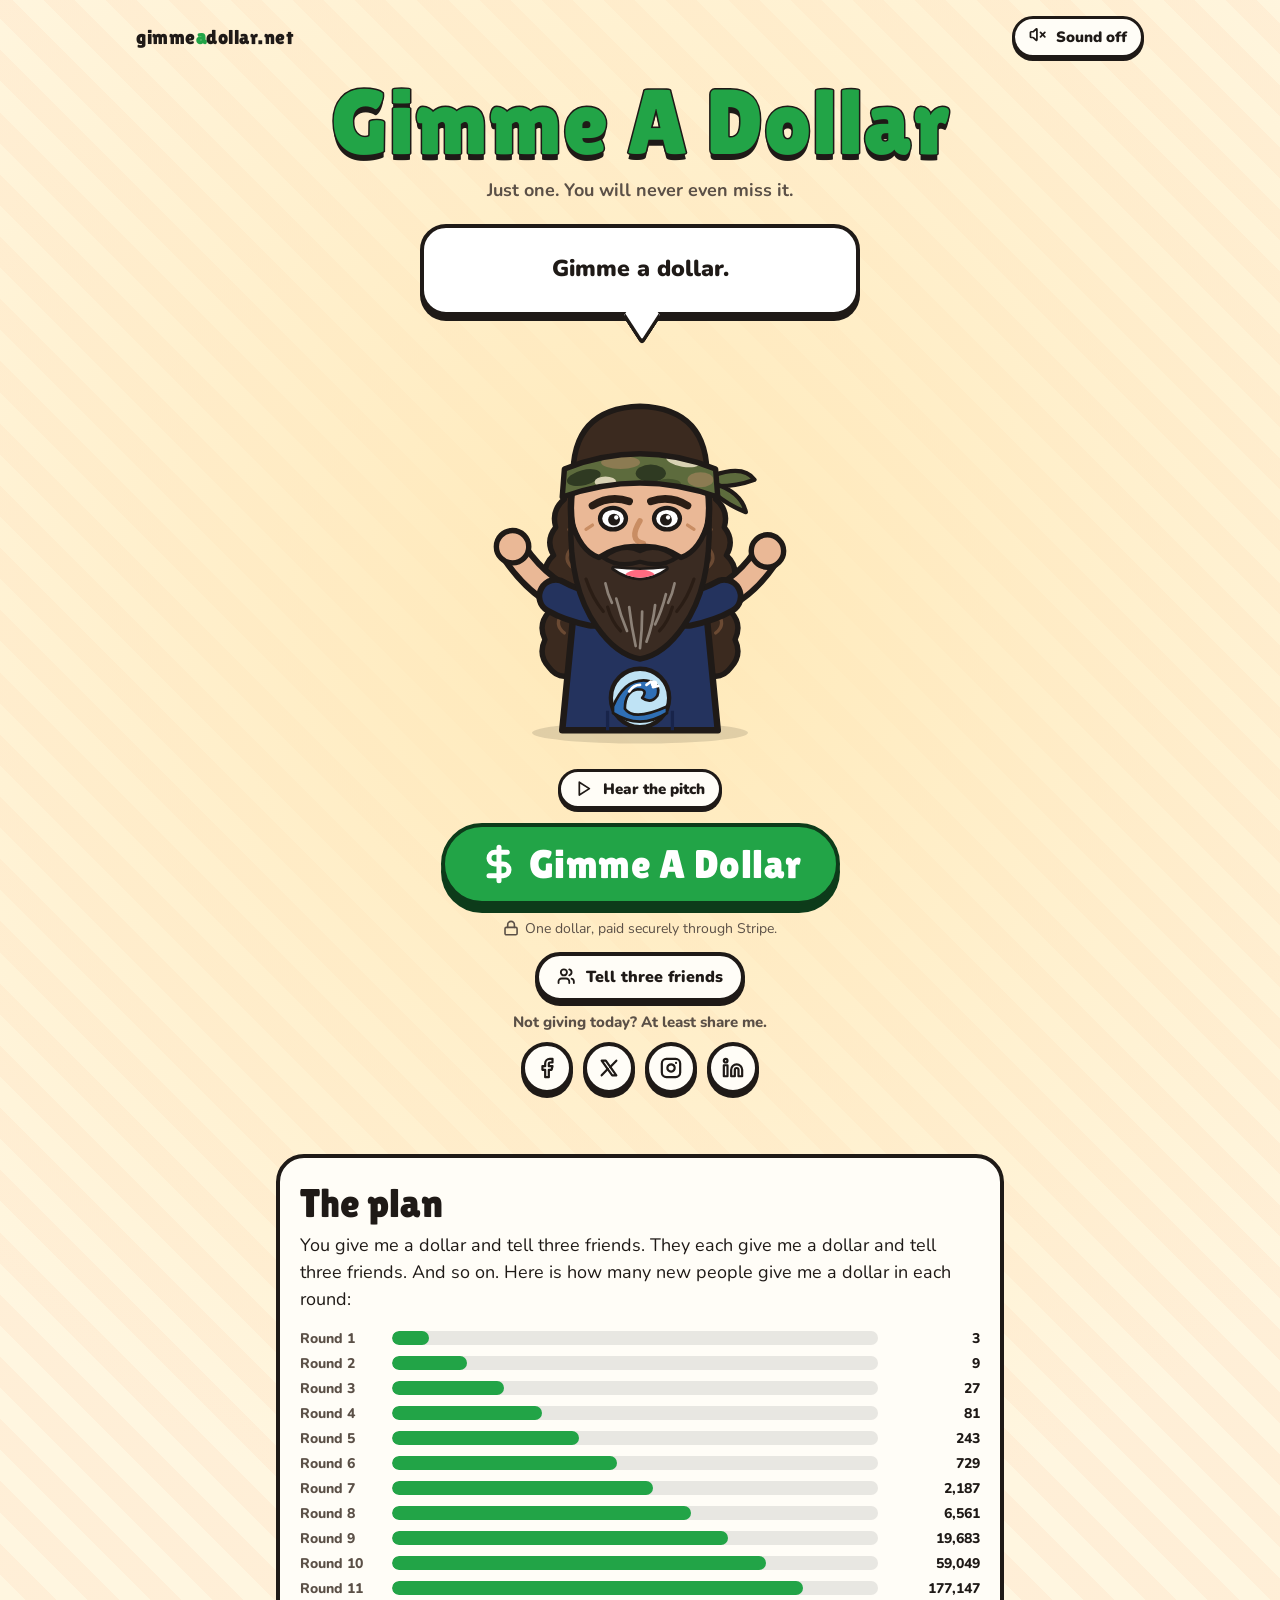
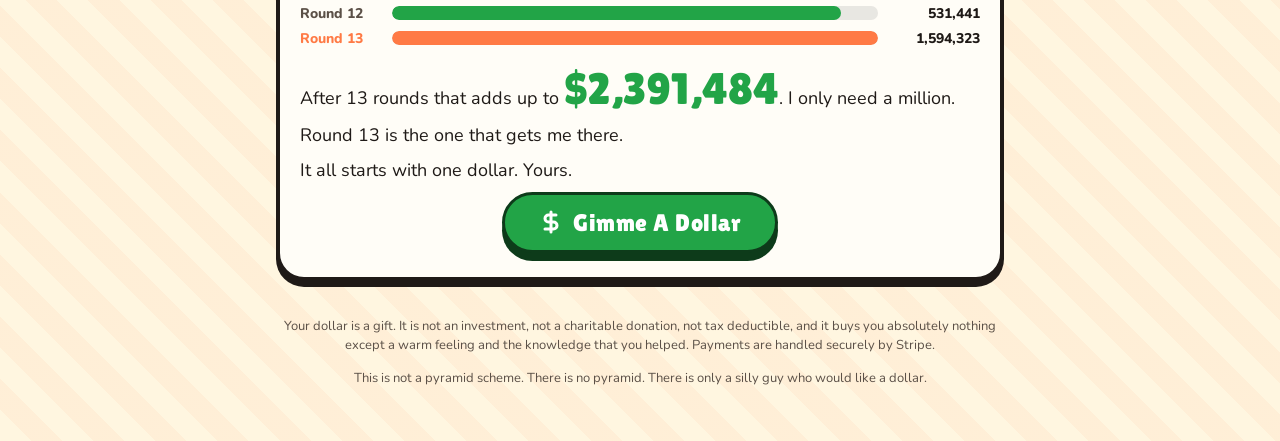
==== commit df2f567b: "Share image without headset or price star; copy the message for Facebook and LinkedIn Facebook and L" ====
--- a/index.html
+++ b/index.html
@@ -7,7 +7,7 @@
 <meta name="description" content="A silly guy who asks for a dollar and won't stop until you give him one. Then tell three friends.">
 <meta property="og:title" content="Gimme A Dollar">
 <meta property="og:description" content="A silly guy who asks for a dollar and won't stop until you give him one. Then tell three friends.">
-<meta property="og:image" content="https://gimmeadollar.net/assets/og.png">
+<meta property="og:image" content="https://gimmeadollar.net/assets/og.png?v=2">
 <meta property="og:url" content="https://gimmeadollar.net/">
 <meta name="twitter:card" content="summary_large_image">
 <meta name="theme-color" content="#22a447">
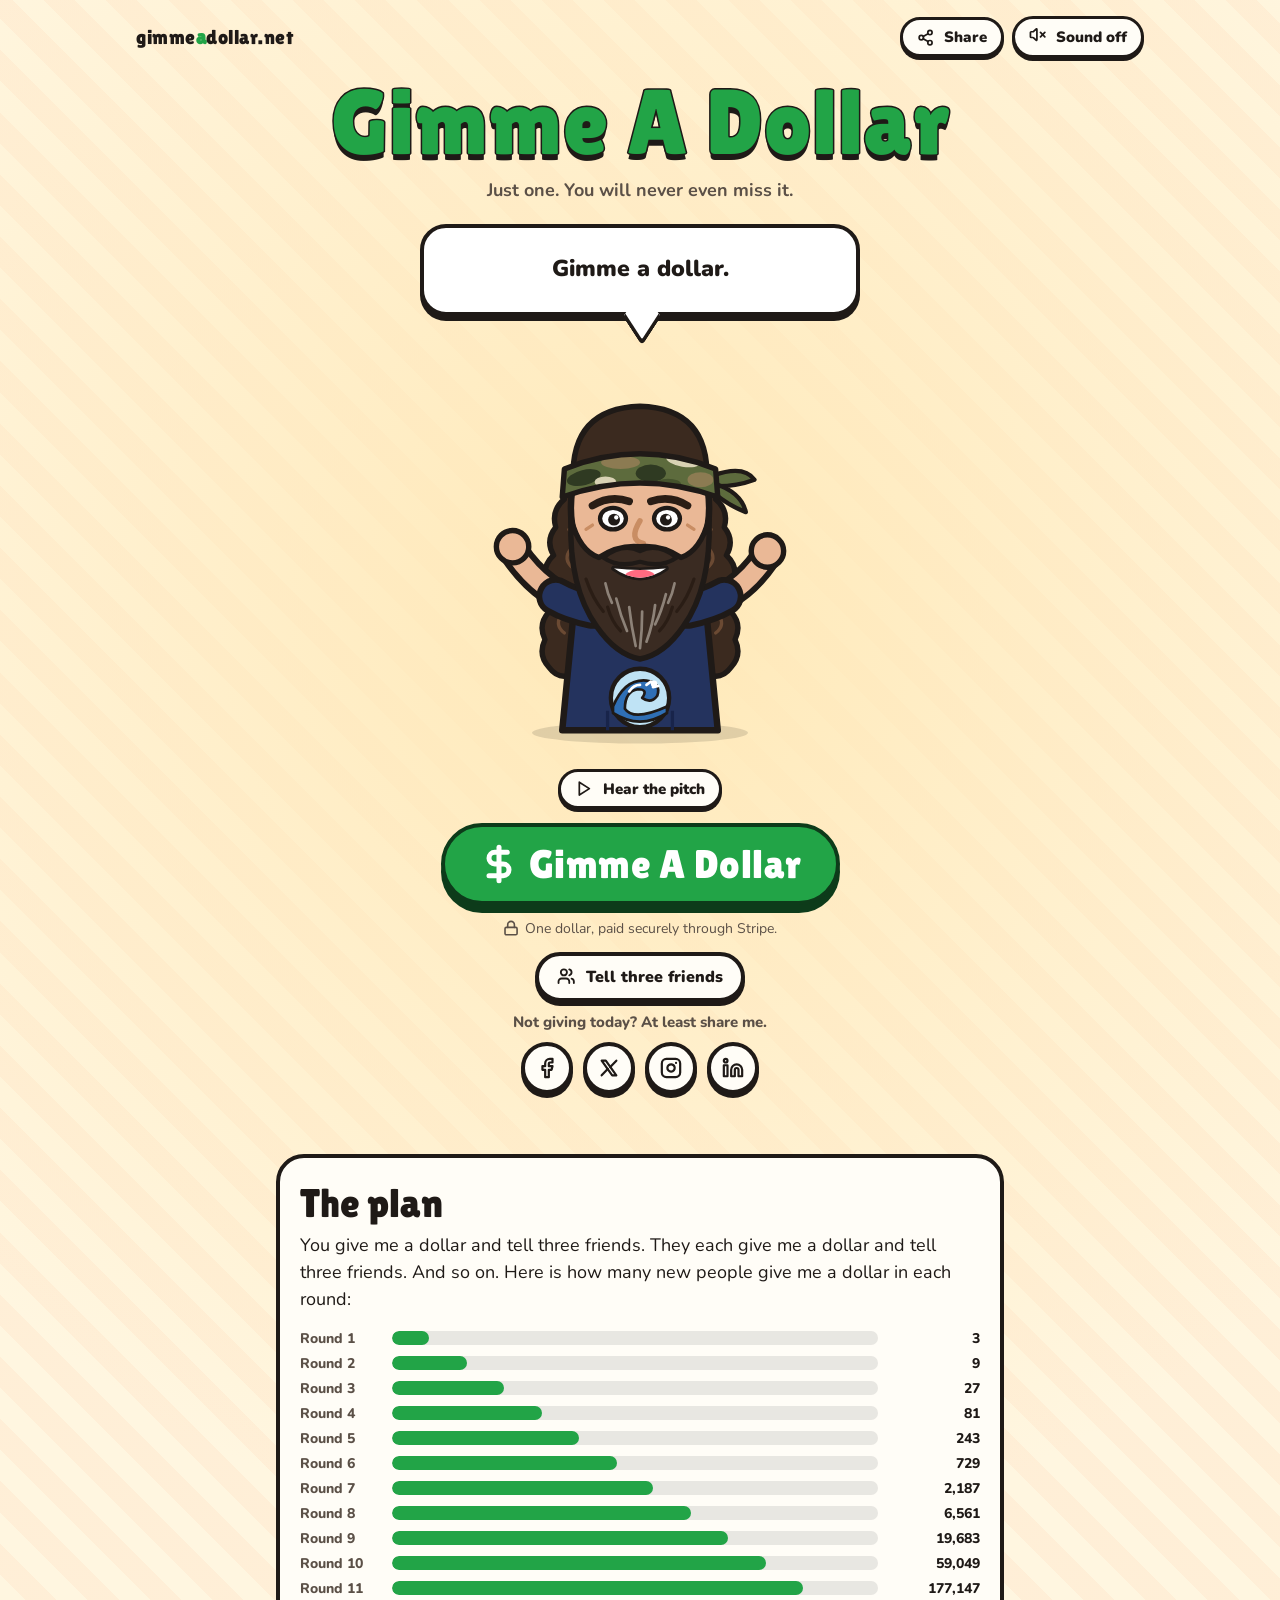
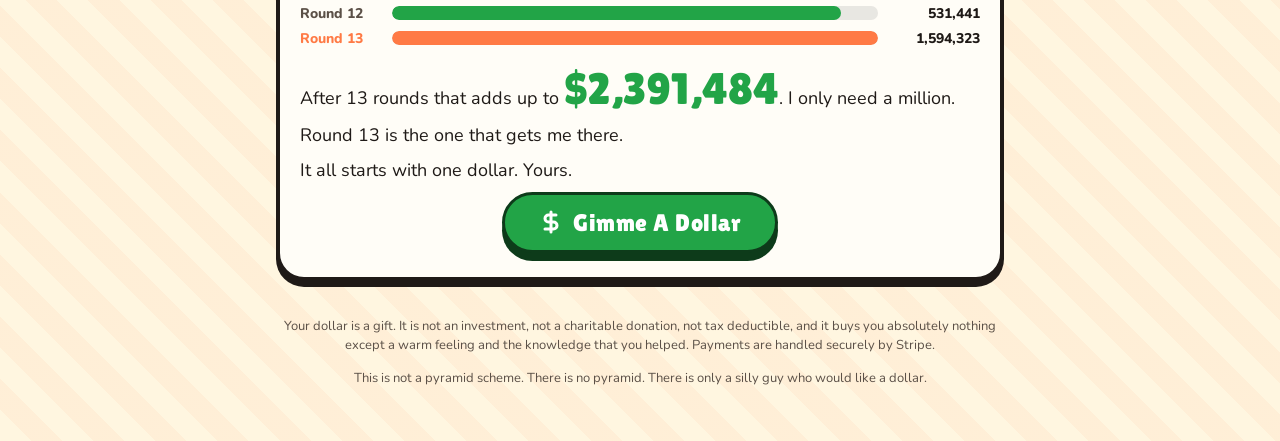
==== commit b935a393: "Add a Share button next to the sound toggle Opens a small dialog with Facebook, X, Instagram, Linked" ====
--- a/index.html
+++ b/index.html
@@ -21,9 +21,12 @@
 
 <header class="top">
   <a class="logo" href="./">gimme<b>a</b>dollar.net</a>
+  <div class="top-actions">
+  <button class="btn small" type="button" data-open="post" aria-label="Share"><svg class="i" viewBox="0 0 24 24" aria-hidden="true"><circle cx="18" cy="5" r="3"/><circle cx="6" cy="12" r="3"/><circle cx="18" cy="19" r="3"/><line x1="8.59" x2="15.42" y1="13.51" y2="17.49"/><line x1="15.41" x2="8.59" y1="6.51" y2="10.49"/></svg><span class="lbl-wide">Share</span></button>
   <button class="btn small" id="sound" aria-pressed="false" type="button">
     <span class="on"><svg class="i" viewBox="0 0 24 24" aria-hidden="true"><path d="M11 4.702a.705.705 0 0 0-1.203-.498L6.413 7.587A1.4 1.4 0 0 1 5.416 8H3a1 1 0 0 0-1 1v6a1 1 0 0 0 1 1h2.416a1.4 1.4 0 0 1 .997.413l3.383 3.384A.705.705 0 0 0 11 19.298z"/><path d="M16 9a5 5 0 0 1 0 6"/><path d="M19.364 18.364a9 9 0 0 0 0-12.728"/></svg></span><span class="off"><svg class="i" viewBox="0 0 24 24" aria-hidden="true"><path d="M11 4.702a.705.705 0 0 0-1.203-.498L6.413 7.587A1.4 1.4 0 0 1 5.416 8H3a1 1 0 0 0-1 1v6a1 1 0 0 0 1 1h2.416a1.4 1.4 0 0 1 .997.413l3.383 3.384A.705.705 0 0 0 11 19.298z"/><line x1="22" x2="16" y1="9" y2="15"/><line x1="16" x2="22" y1="9" y2="15"/></svg></span><span class="lbl">Sound off</span>
   </button>
+  </div>
 </header>
 <main>
   <section class="hero">
@@ -122,6 +125,23 @@
   </div>
 </dialog>
 
+<dialog id="dlg-post" aria-labelledby="post-title">
+  <button class="btn x" type="button" data-close aria-label="Close"><svg class="i" viewBox="0 0 24 24" aria-hidden="true"><path d="M18 6 6 18"/><path d="m6 6 12 12"/></svg></button>
+  <h2 id="post-title">Share me</h2>
+  <p>The more people who see me, the closer I get to a million.</p>
+  <div class="socials">
+      
+      <div class="row">
+        <button class="btn icon" type="button" data-share="facebook" aria-label="Share on Facebook"><svg class="i" viewBox="0 0 24 24" aria-hidden="true"><path d="M18 2h-3a5 5 0 0 0-5 5v3H7v4h3v8h4v-8h3l1-4h-4V7a1 1 0 0 1 1-1h3z"/></svg></button>
+        <button class="btn icon" type="button" data-share="x" aria-label="Share on X"><svg class="i" viewBox="0 0 24 24" aria-hidden="true"><path d="M4 4h4.5L20 20h-4.5z"/><path d="M4 20l6.6-7M20 4l-6.6 7"/></svg></button>
+        <button class="btn icon" type="button" data-share="instagram" aria-label="Share on Instagram"><svg class="i" viewBox="0 0 24 24" aria-hidden="true"><rect width="20" height="20" x="2" y="2" rx="5" ry="5"/><path d="M16 11.37A4 4 0 1 1 12.63 8 4 4 0 0 1 16 11.37z"/><line x1="17.5" x2="17.51" y1="6.5" y2="6.5"/></svg></button>
+        <button class="btn icon" type="button" data-share="linkedin" aria-label="Share on LinkedIn"><svg class="i" viewBox="0 0 24 24" aria-hidden="true"><path d="M16 8a6 6 0 0 1 6 6v7h-4v-7a2 2 0 0 0-2-2 2 2 0 0 0-2 2v7h-4v-7a6 6 0 0 1 6-6z"/><rect width="4" height="12" x="2" y="9"/><circle cx="4" cy="4" r="2"/></svg></button>
+        <button class="btn icon" type="button" data-share="copy" aria-label="Copy link"><svg class="i" viewBox="0 0 24 24" aria-hidden="true"><path d="M10 13a5 5 0 0 0 7.54.54l3-3a5 5 0 0 0-7.07-7.07l-1.72 1.71"/><path d="M14 11a5 5 0 0 0-7.54-.54l-3 3a5 5 0 0 0 7.07 7.07l1.71-1.71"/></svg><span class="lbl" hidden>Copy link</span></button>
+      </div>
+      <p class="socials-note" aria-live="polite"></p>
+    </div>
+</dialog>
+
 <dialog id="dlg-soon" aria-labelledby="soon-title">
   <button class="btn x" type="button" data-close aria-label="Close"><svg class="i" viewBox="0 0 24 24" aria-hidden="true"><path d="M18 6 6 18"/><path d="m6 6 12 12"/></svg></button>
   <h2 id="soon-title">Almost!</h2>
--- a/assets/styles.css
+++ b/assets/styles.css
@@ -228,4 +228,7 @@
 .fine-print { font-size: 13px !important; color: var(--ink-soft); margin: 10px 0 0; }
 .hp { position: absolute; left: -9999px; width: 1px; height: 1px; opacity: 0; }
 .sr { position: absolute; width: 1px; height: 1px; overflow: hidden; clip: rect(0 0 0 0); white-space: nowrap; }
+.top-actions { display: flex; gap: 8px; align-items: center; }
+#dlg-post .row { gap: 8px; }
+@media (max-width: 420px) { .lbl-wide { display: none; } #dlg-post { padding: 22px 14px; } #dlg-post .btn.icon { width: 48px; height: 48px; padding: 8px; } .top-actions .btn[data-open="post"] { padding: 7px 10px; } }
 [hidden] { display: none !important; }
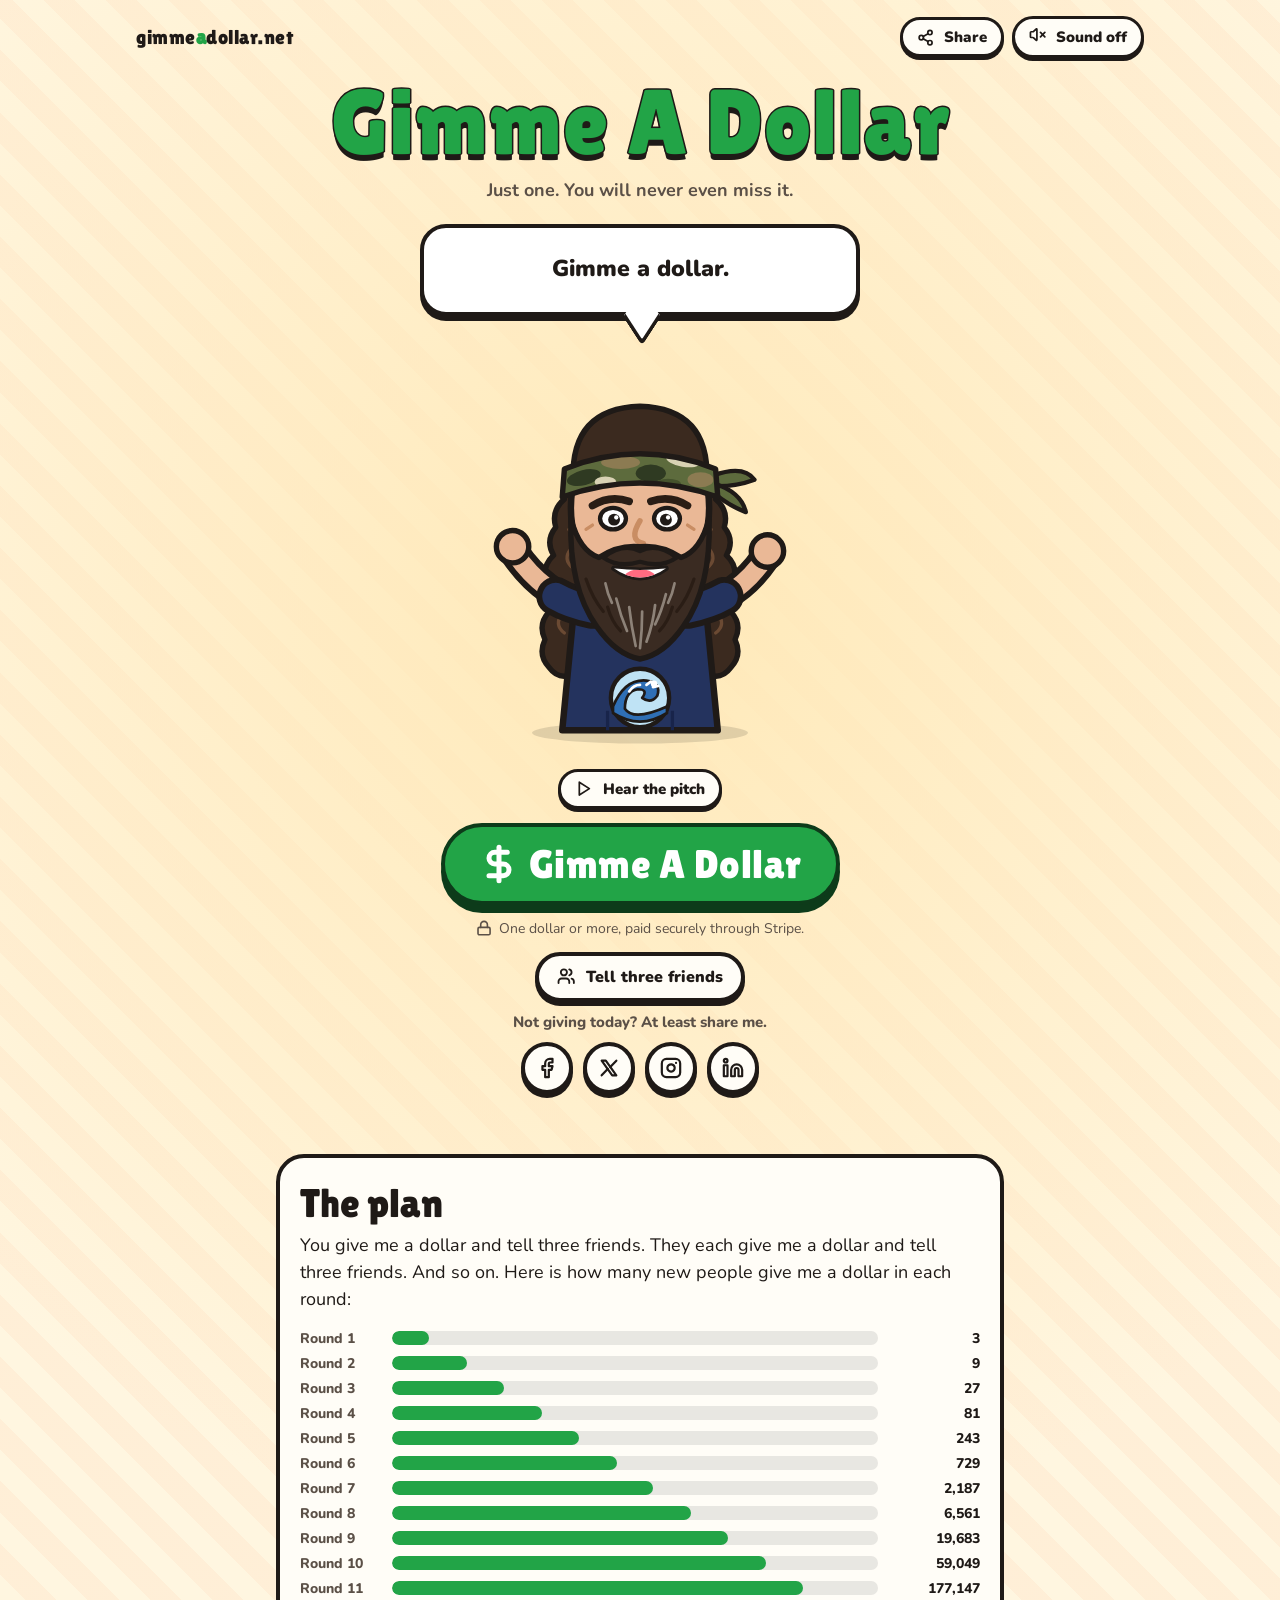
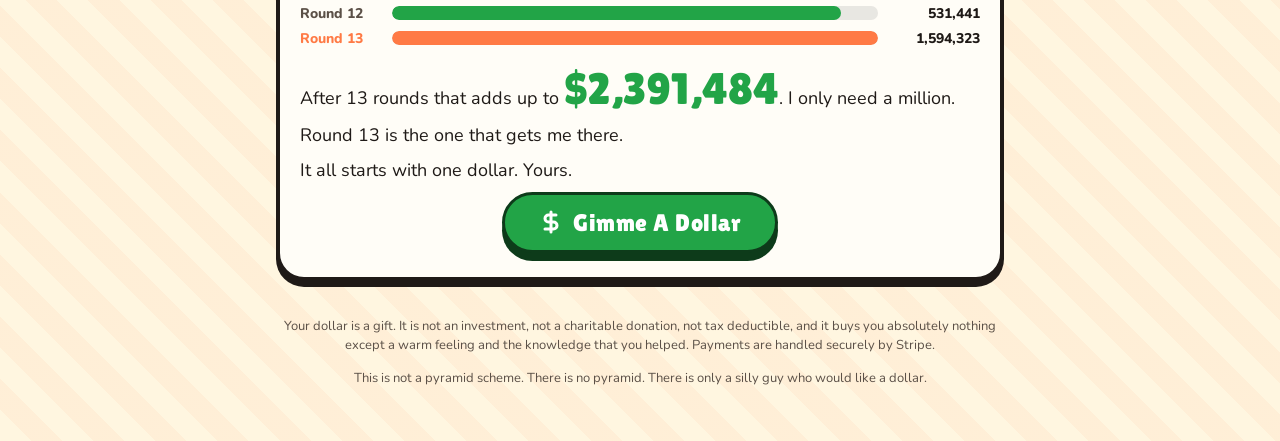
==== commit e2e839d0: "Switch to the pay-any-number-of-dollars payment link The meter counts payments from both the new lin" ====
--- a/index.html
+++ b/index.html
@@ -39,7 +39,7 @@
     <div class="cta">
       <button class="btn small start" id="start" type="button"><svg class="i" viewBox="0 0 24 24" aria-hidden="true"><polygon points="6 3 20 12 6 21 6 3"/></svg><span>Hear the pitch</span></button>
       <a class="btn pay" href="#" data-pay><svg class="i" viewBox="0 0 24 24" aria-hidden="true"><line x1="12" x2="12" y1="2" y2="22"/><path d="M17 5H9.5a3.5 3.5 0 0 0 0 7h5a3.5 3.5 0 0 1 0 7H6"/></svg><span>Gimme A Dollar</span></a>
-      <p class="fine"><svg class="i" viewBox="0 0 24 24" aria-hidden="true"><rect width="18" height="11" x="3" y="11" rx="2" ry="2"/><path d="M7 11V7a5 5 0 0 1 10 0v4"/></svg><span>One dollar, paid securely through Stripe.</span></p>
+      <p class="fine"><svg class="i" viewBox="0 0 24 24" aria-hidden="true"><rect width="18" height="11" x="3" y="11" rx="2" ry="2"/><path d="M7 11V7a5 5 0 0 1 10 0v4"/></svg><span>One dollar or more, paid securely through Stripe.</span></p>
       <button class="btn" type="button" data-open="share"><svg class="i" viewBox="0 0 24 24" aria-hidden="true"><path d="M16 21v-2a4 4 0 0 0-4-4H6a4 4 0 0 0-4 4v2"/><circle cx="9" cy="7" r="4"/><path d="M22 21v-2a4 4 0 0 0-3-3.87"/><path d="M16 3.13a4 4 0 0 1 0 7.75"/></svg><span>Tell three friends</span></button>
     </div>
     <div class="socials">
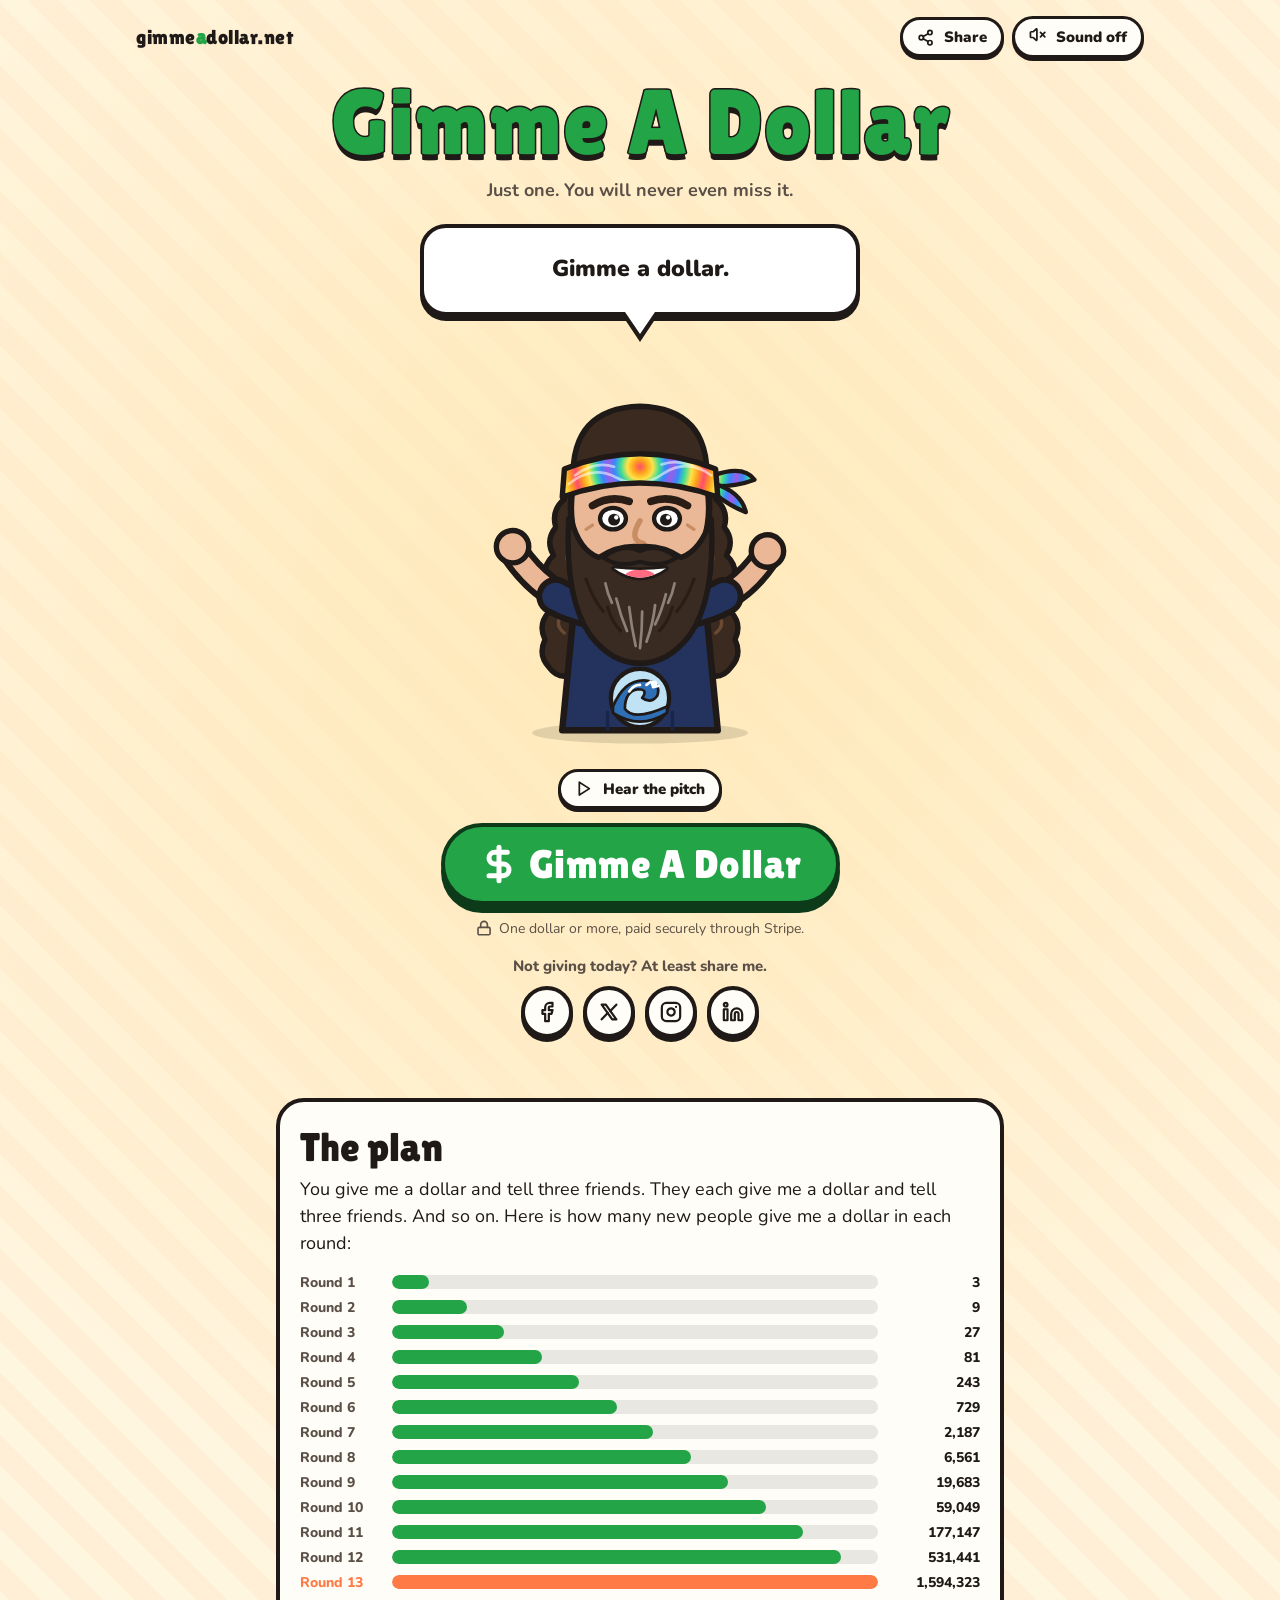
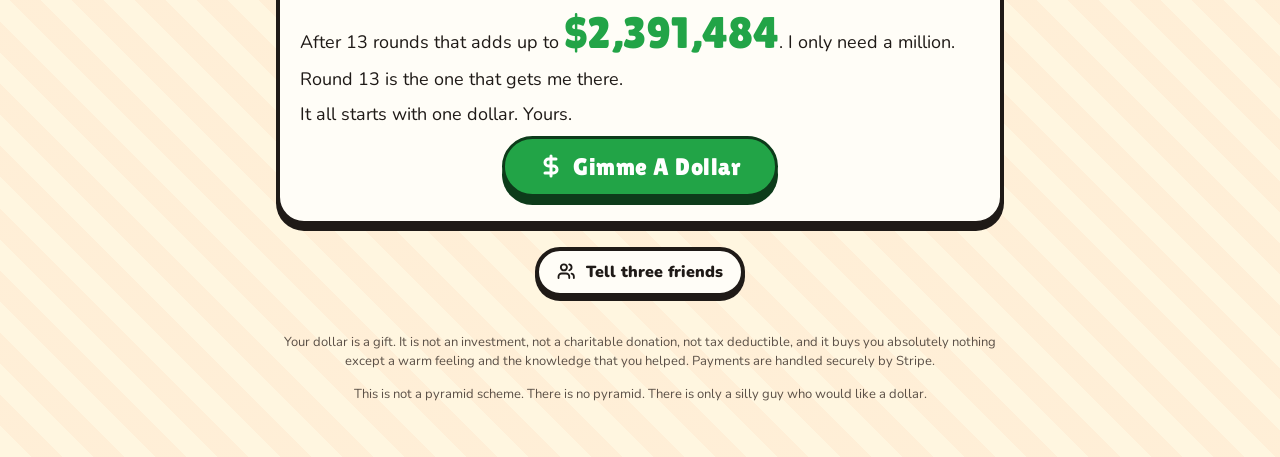
==== commit 813587ad: "Tie-dye bandana and rounder beard go live; Tell three friends below the plan, socials below the mete" ====
--- a/index.html
+++ b/index.html
@@ -7,7 +7,7 @@
 <meta name="description" content="A silly guy who asks for a dollar and won't stop until you give him one. Then tell three friends.">
 <meta property="og:title" content="Gimme A Dollar">
 <meta property="og:description" content="A silly guy who asks for a dollar and won't stop until you give him one. Then tell three friends.">
-<meta property="og:image" content="https://gimmeadollar.net/assets/og.png?v=2">
+<meta property="og:image" content="https://gimmeadollar.net/assets/og.png?v=3">
 <meta property="og:url" content="https://gimmeadollar.net/">
 <meta name="twitter:card" content="summary_large_image">
 <meta name="theme-color" content="#22a447">
@@ -40,7 +40,12 @@
       <button class="btn small start" id="start" type="button"><svg class="i" viewBox="0 0 24 24" aria-hidden="true"><polygon points="6 3 20 12 6 21 6 3"/></svg><span>Hear the pitch</span></button>
       <a class="btn pay" href="#" data-pay><svg class="i" viewBox="0 0 24 24" aria-hidden="true"><line x1="12" x2="12" y1="2" y2="22"/><path d="M17 5H9.5a3.5 3.5 0 0 0 0 7h5a3.5 3.5 0 0 1 0 7H6"/></svg><span>Gimme A Dollar</span></a>
       <p class="fine"><svg class="i" viewBox="0 0 24 24" aria-hidden="true"><rect width="18" height="11" x="3" y="11" rx="2" ry="2"/><path d="M7 11V7a5 5 0 0 1 10 0v4"/></svg><span>One dollar or more, paid securely through Stripe.</span></p>
-      <button class="btn" type="button" data-open="share"><svg class="i" viewBox="0 0 24 24" aria-hidden="true"><path d="M16 21v-2a4 4 0 0 0-4-4H6a4 4 0 0 0-4 4v2"/><circle cx="9" cy="7" r="4"/><path d="M22 21v-2a4 4 0 0 0-3-3.87"/><path d="M16 3.13a4 4 0 0 1 0 7.75"/></svg><span>Tell three friends</span></button>
+    </div>
+    <div class="meter" id="meter" hidden>
+      <div class="meter-head"><span class="meter-title">Millionaire Meter</span><span class="meter-goal">Goal: $1,000,000</span></div>
+      <div class="meter-bar" id="meter-bar" role="progressbar" aria-label="Dollars given toward one million" aria-valuemin="0" aria-valuemax="1000000" aria-valuenow="0"><i></i></div>
+      <p class="meter-count" aria-live="polite"><b id="meter-dollars">$0</b> <span id="meter-note">given so far</span></p>
+      <button class="btn small notify-btn" type="button" data-open="notify"><svg class="i" viewBox="0 0 24 24" aria-hidden="true"><path d="M10.268 21a2 2 0 0 0 3.464 0"/><path d="M3.262 15.326A1 1 0 0 0 4 17h16a1 1 0 0 0 .74-1.673C19.41 13.956 18 12.499 18 8A6 6 0 0 0 6 8c0 4.499-1.411 5.956-2.738 7.326"/></svg><span>Notify me</span></button>
     </div>
     <div class="socials">
       <p class="socials-lbl">Not giving today? At least share me.</p>
@@ -51,12 +56,6 @@
         <button class="btn icon" type="button" data-share="linkedin" aria-label="Share on LinkedIn"><svg class="i" viewBox="0 0 24 24" aria-hidden="true"><path d="M16 8a6 6 0 0 1 6 6v7h-4v-7a2 2 0 0 0-2-2 2 2 0 0 0-2 2v7h-4v-7a6 6 0 0 1 6-6z"/><rect width="4" height="12" x="2" y="9"/><circle cx="4" cy="4" r="2"/></svg></button>
       </div>
       <p class="socials-note" aria-live="polite"></p>
-    </div>
-    <div class="meter" id="meter" hidden>
-      <div class="meter-head"><span class="meter-title">Millionaire Meter</span><span class="meter-goal">Goal: $1,000,000</span></div>
-      <div class="meter-bar" id="meter-bar" role="progressbar" aria-label="Dollars given toward one million" aria-valuemin="0" aria-valuemax="1000000" aria-valuenow="0"><i></i></div>
-      <p class="meter-count" aria-live="polite"><b id="meter-dollars">$0</b> <span id="meter-note">given so far</span></p>
-      <button class="btn small notify-btn" type="button" data-open="notify"><svg class="i" viewBox="0 0 24 24" aria-hidden="true"><path d="M10.268 21a2 2 0 0 0 3.464 0"/><path d="M3.262 15.326A1 1 0 0 0 4 17h16a1 1 0 0 0 .74-1.673C19.41 13.956 18 12.499 18 8A6 6 0 0 0 6 8c0 4.499-1.411 5.956-2.738 7.326"/></svg><span>Notify me</span></button>
     </div>
   </section>
 
@@ -69,6 +68,7 @@
       <p>It all starts with one dollar. Yours.</p>
       <div class="row"><a class="btn pay small" href="#" data-pay style="font-size:24px"><svg class="i" viewBox="0 0 24 24" aria-hidden="true"><line x1="12" x2="12" y1="2" y2="22"/><path d="M17 5H9.5a3.5 3.5 0 0 0 0 7h5a3.5 3.5 0 0 1 0 7H6"/></svg><span>Gimme A Dollar</span></a></div>
     </div>
+    <div class="row tell-row"><button class="btn" type="button" data-open="share"><svg class="i" viewBox="0 0 24 24" aria-hidden="true"><path d="M16 21v-2a4 4 0 0 0-4-4H6a4 4 0 0 0-4 4v2"/><circle cx="9" cy="7" r="4"/><path d="M22 21v-2a4 4 0 0 0-3-3.87"/><path d="M16 3.13a4 4 0 0 1 0 7.75"/></svg><span>Tell three friends</span></button></div>
   </section>
 </main>
 
--- a/assets/styles.css
+++ b/assets/styles.css
@@ -95,10 +95,18 @@
   padding: 14px 20px; font-size: clamp(18px, 4.4vw, 23px); font-weight: 900; line-height: 1.25;
   box-shadow: 0 5px 0 #1f1a17;
 }
+/* The pointer is two stacked triangles that start at the bubble's bottom edge and hang
+   below it, so it never overlaps the text however many lines there are. */
+.bubble::before, .bubble::after {
+  content: ""; position: absolute; left: 50%; width: 0; height: 0; border-style: solid; border-bottom: 0;
+}
+.bubble::before {
+  bottom: -30px; margin-left: -20px;
+  border-width: 30px 20px 0 20px; border-color: #1f1a17 transparent transparent transparent;
+}
 .bubble::after {
-  content: ""; position: absolute; left: 50%; bottom: -22px; width: 30px; height: 30px; margin-left: -15px;
-  background: var(--bubble); border-right: 4px solid #1f1a17; border-bottom: 4px solid #1f1a17;
-  transform: rotate(45deg) skew(12deg, 12deg); border-bottom-right-radius: 6px;
+  bottom: -22px; margin-left: -15px;
+  border-width: 22px 15px 0 15px; border-color: var(--bubble) transparent transparent transparent;
 }
 .bubble.pop { animation: pop .28s cubic-bezier(.3,1.6,.5,1); }
 @keyframes pop { from { transform: scale(.9); } to { transform: scale(1); } }
@@ -231,4 +239,30 @@
 .top-actions { display: flex; gap: 8px; align-items: center; }
 #dlg-post .row { gap: 8px; }
 @media (max-width: 420px) { .lbl-wide { display: none; } #dlg-post { padding: 22px 14px; } #dlg-post .btn.icon { width: 48px; height: 48px; padding: 8px; } .top-actions .btn[data-open="post"] { padding: 7px 10px; } }
+.pick { max-width: min(96vw, 1020px); width: 100%; padding: 26px 16px 18px; }
+.pick-sub { margin: 4px auto 0; max-width: 48ch; font-weight: 800; color: var(--ink-soft); }
+.packs { display: grid; grid-template-columns: repeat(4, minmax(0, 1fr)); gap: 14px; margin-top: 26px; align-items: stretch; }
+@media (max-width: 900px) { .packs { grid-template-columns: repeat(2, minmax(0, 1fr)); } }
+@media (max-width: 520px) { .packs { grid-template-columns: 1fr; } }
+.pack {
+  position: relative; display: flex; flex-direction: column; gap: 8px; text-align: center;
+  background: var(--card); border: 3px solid var(--line); border-radius: 20px; box-shadow: 0 6px 0 var(--line); padding: 20px 14px 16px;
+}
+.pack.best { border-color: var(--green-dark); box-shadow: 0 6px 0 var(--green-dark); }
+.ribbon {
+  position: absolute; top: -15px; left: 50%; transform: translateX(-50%) rotate(-3deg); white-space: nowrap;
+  background: var(--orange); color: #1f1a17; border: 3px solid var(--line); border-radius: 999px; font-weight: 900; font-size: 13px; padding: 3px 12px;
+}
+.pack-name { font-family: "Lilita One", "Nunito", sans-serif; font-size: 24px; line-height: 1.1; }
+.pack-gets { font-weight: 900; font-size: 14px; color: var(--ink-soft); text-transform: uppercase; letter-spacing: .06em; }
+.pack-price { font-family: "Lilita One", "Nunito", sans-serif; font-size: 46px; line-height: 1; color: var(--green); text-shadow: 0 2px 0 var(--line); }
+.pack-price small { font-size: 20px; }
+.pack-was { font-weight: 900; color: var(--ink-soft); font-size: 15px; }
+.pack-was s { text-decoration-thickness: 3px; text-decoration-color: var(--orange); }
+dialog .pack-blurb { font-weight: 700; font-size: 15px; line-height: 1.4; flex: 1; margin: 0; }
+.pack-go { color: #fff; background: var(--green); border-color: var(--green-ink); box-shadow: 0 4px 0 var(--green-ink); font-size: 17px; padding: 10px 12px; }
+.pack-go:hover { background: #26b84f; }
+dialog .pick-fine { font-size: 13px; font-weight: 700; color: var(--ink-soft); margin: 20px auto 0; max-width: 62ch; }
 [hidden] { display: none !important; }
+.tell-row { margin-top: 22px; }
+.meter + .socials { margin-top: 14px; }
